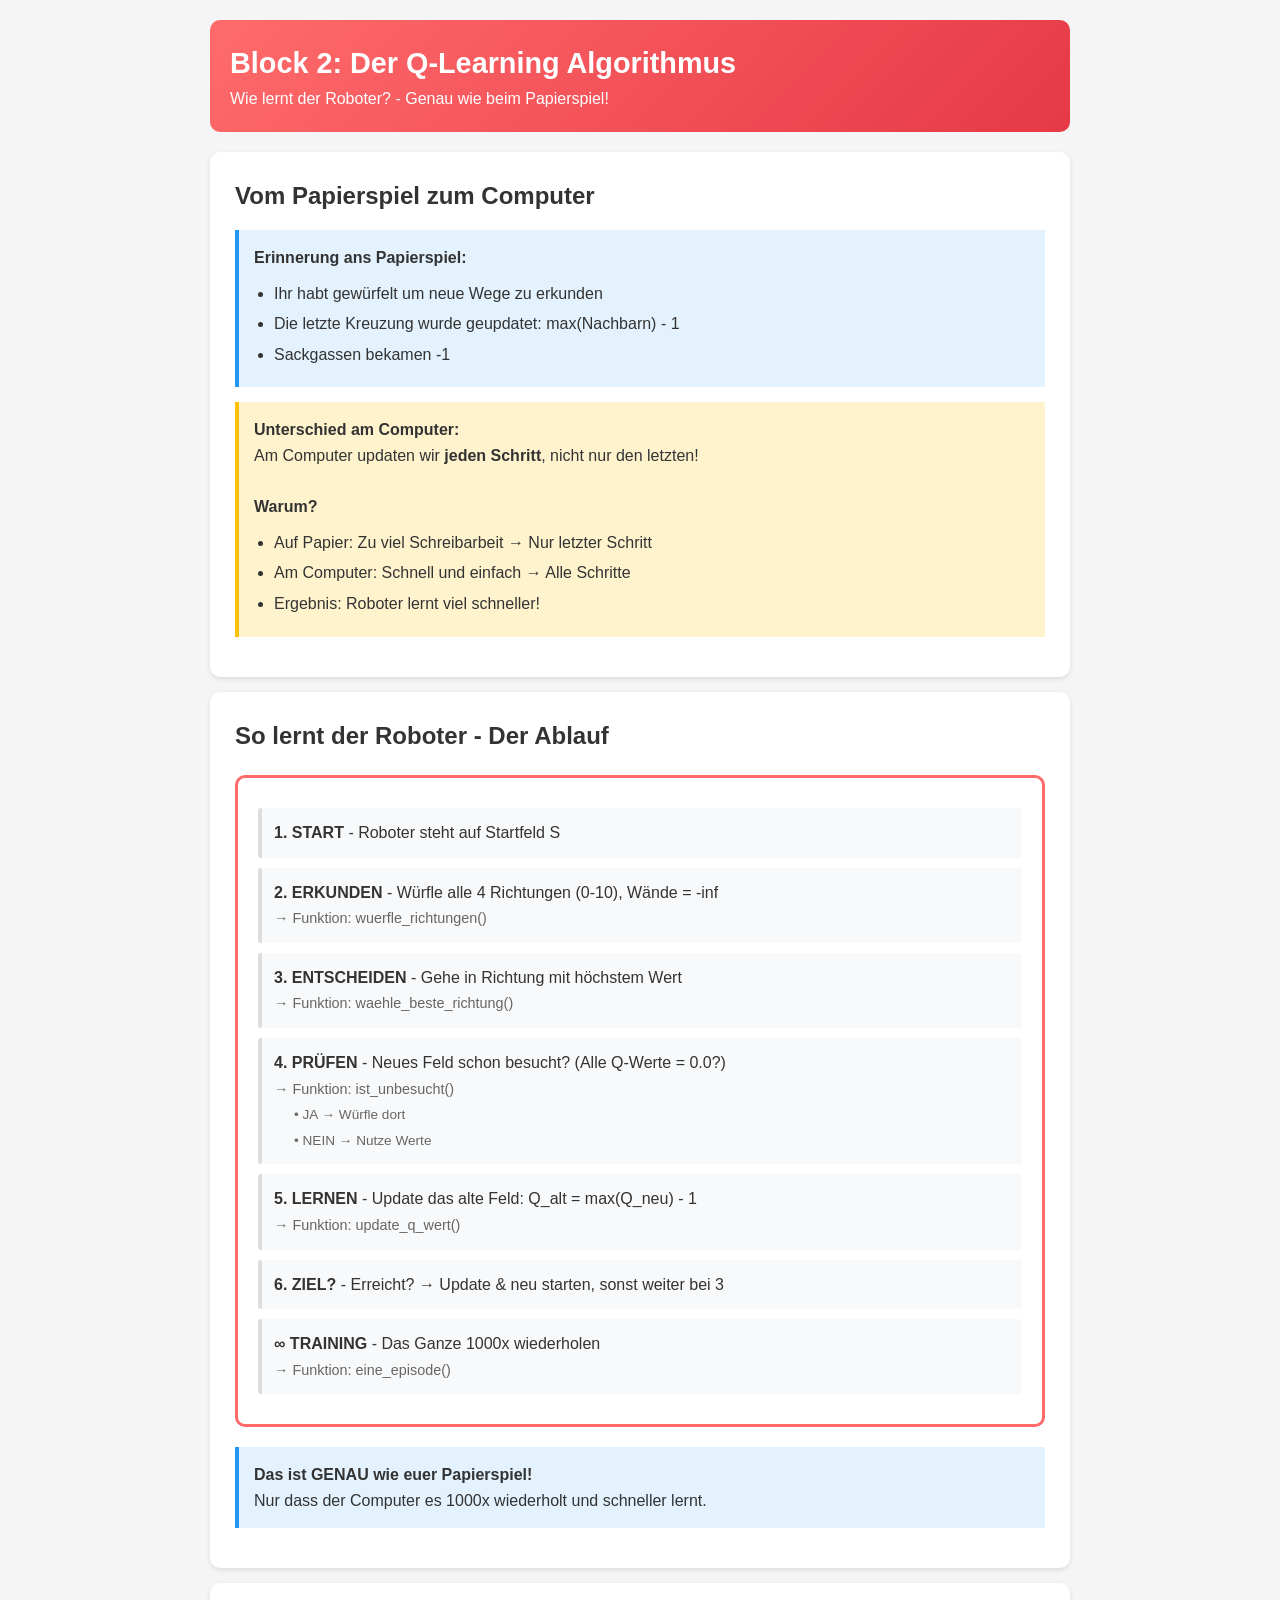
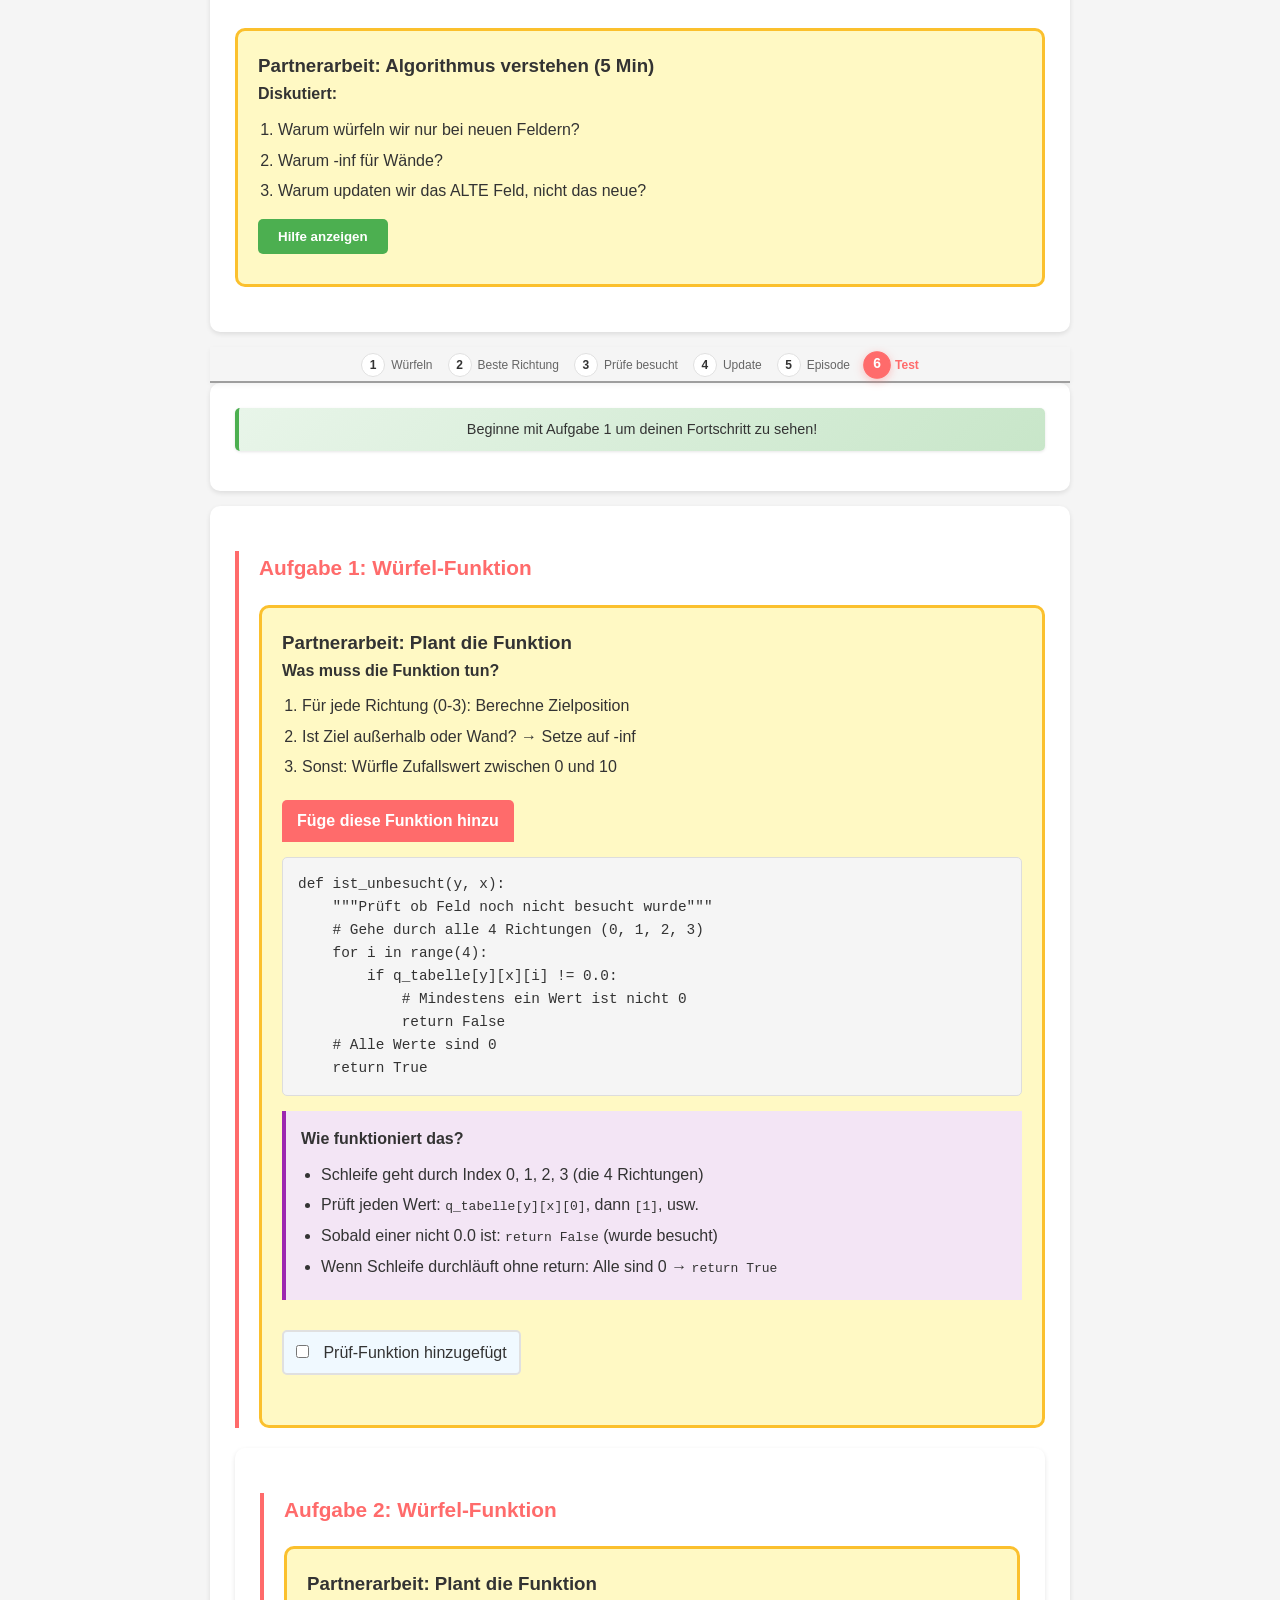
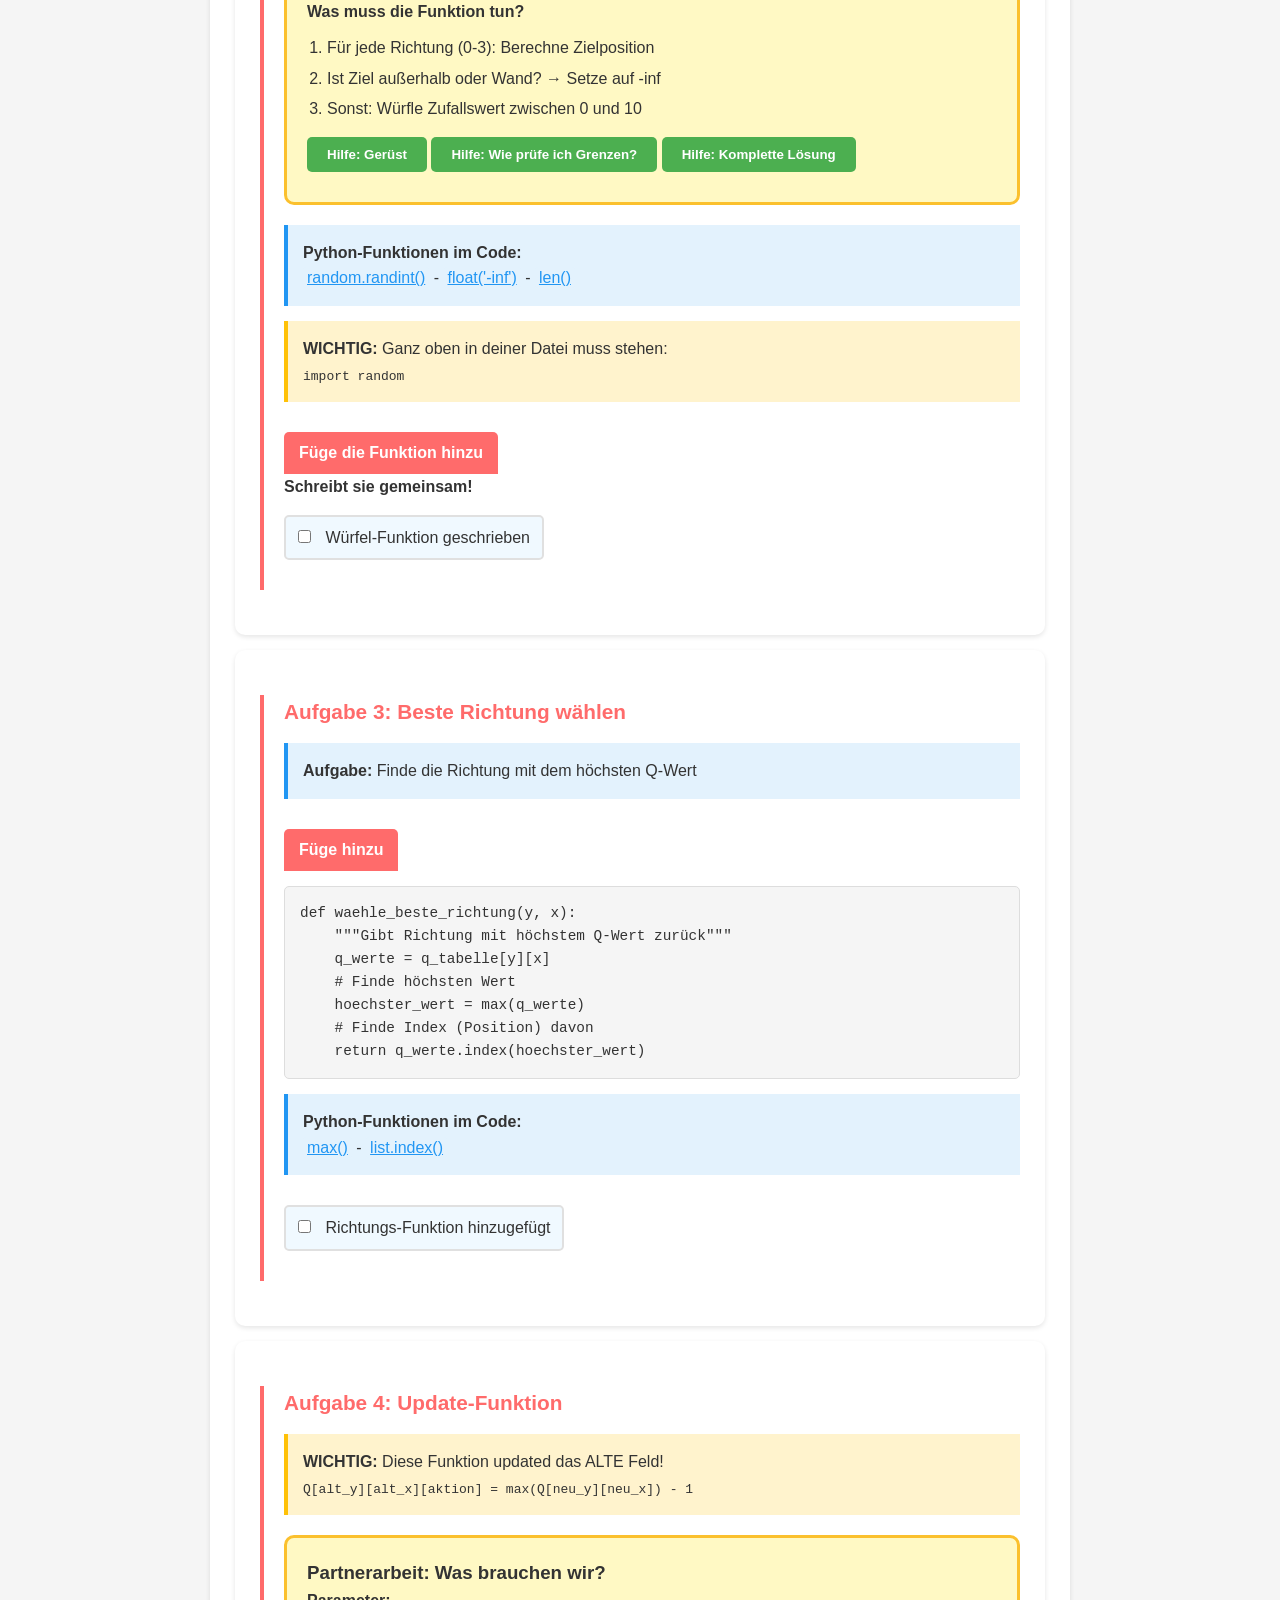
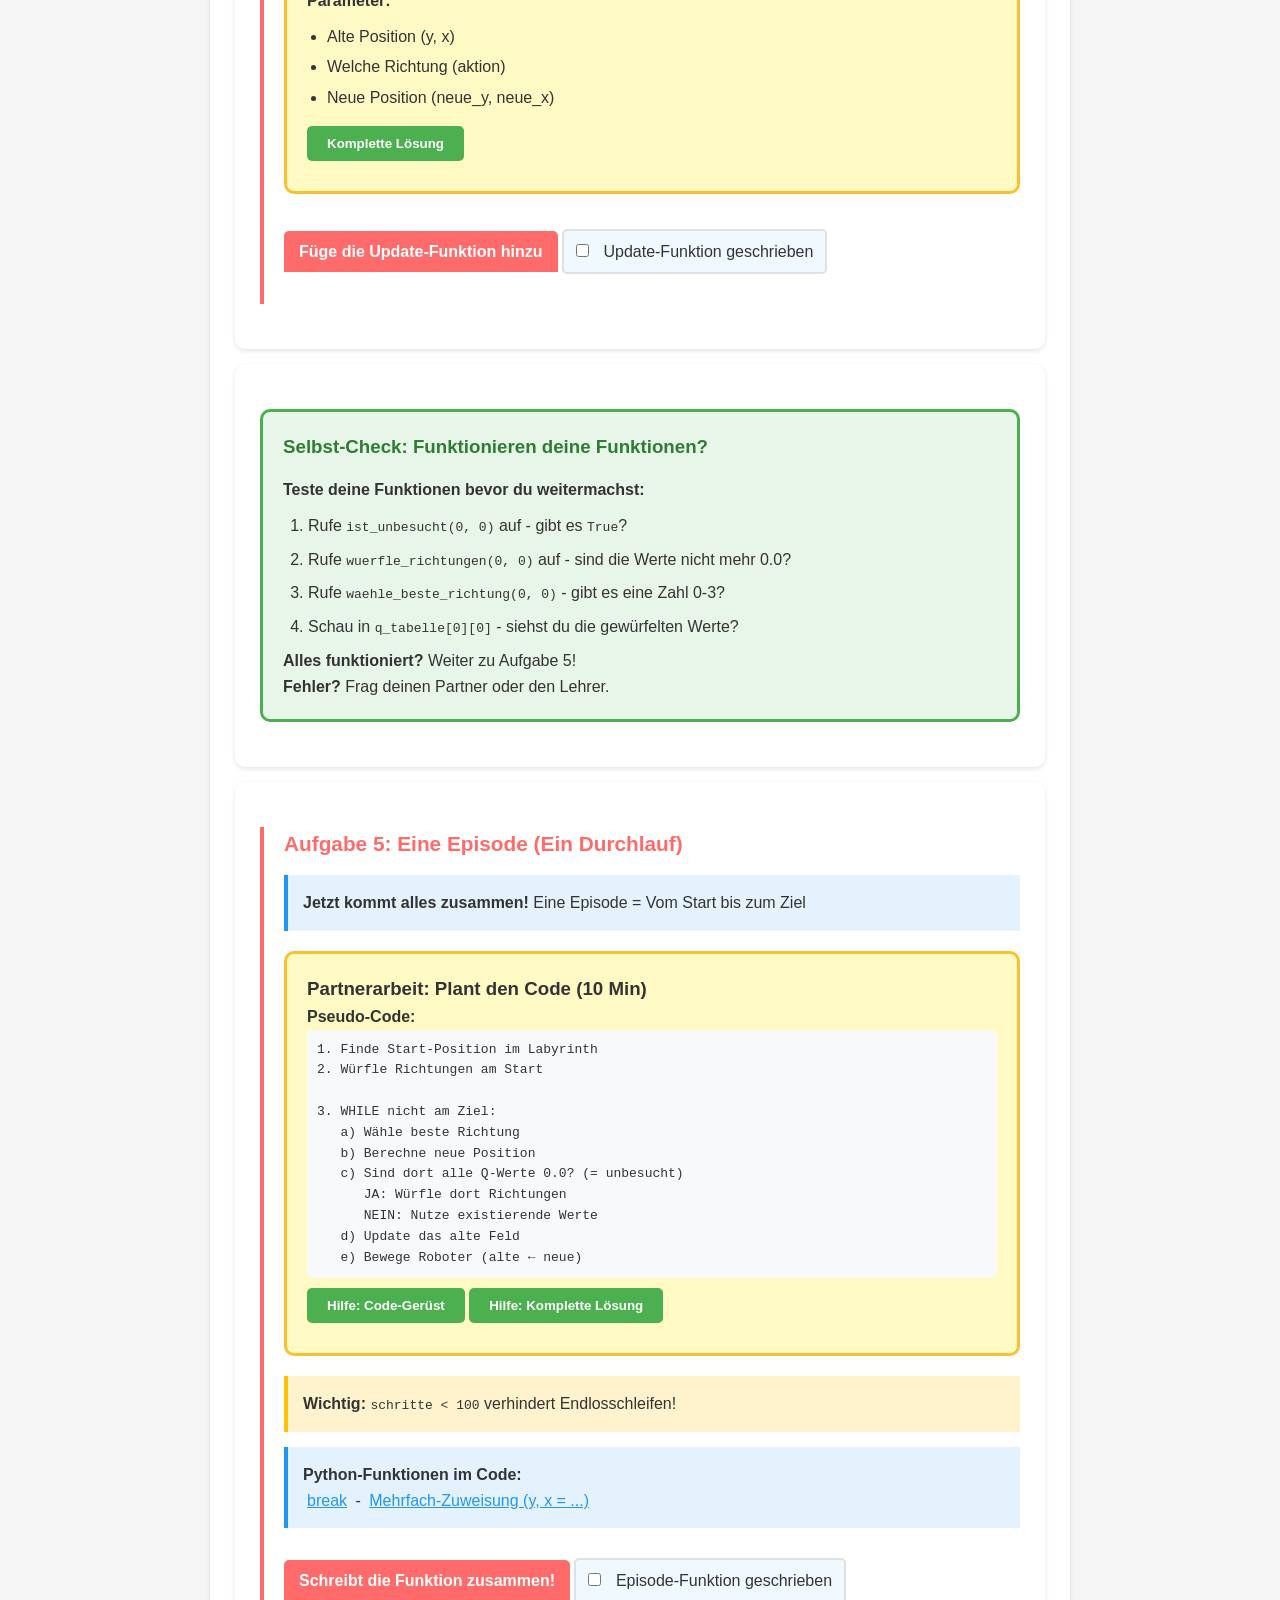
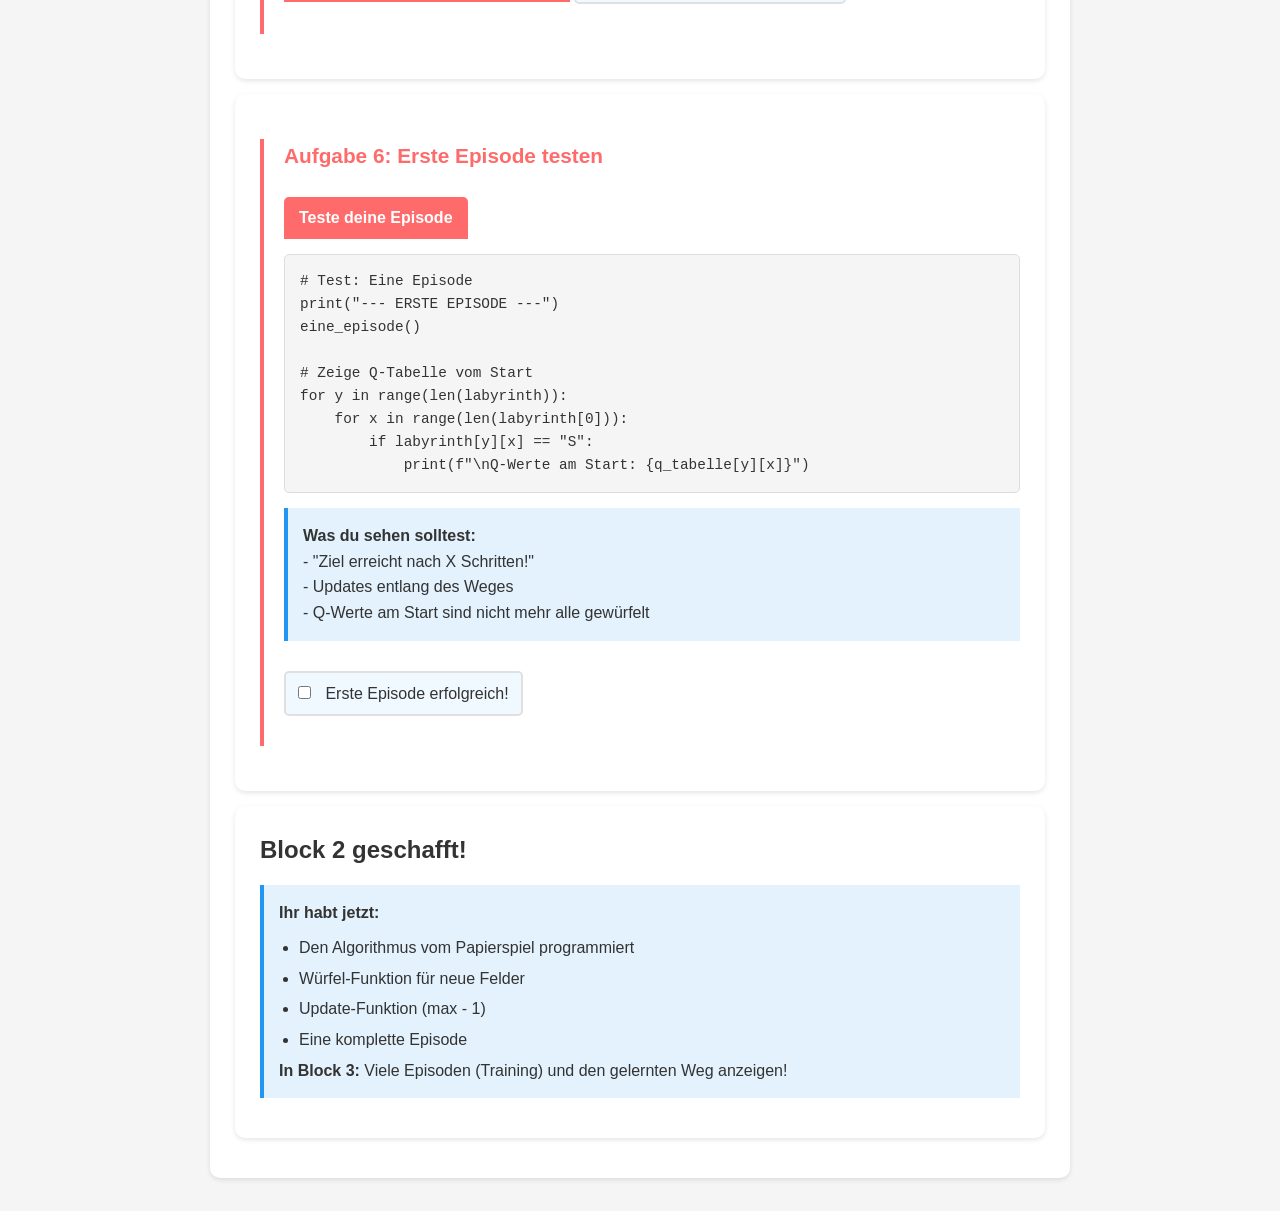
==== lesson/qlearning/block2/level1.html @ 872a629b "first version block 2" ====
<!DOCTYPE html>
<html lang="de">
<head>
    <meta charset="UTF-8">
    <meta name="viewport" content="width=device-width, initial-scale=1.0">
    <title>Block 2 - Q-Learning Algorithmus</title>
    <style>
        * { margin: 0; padding: 0; box-sizing: border-box; }
        body {
            font-family: 'Segoe UI', Tahoma, Geneva, Verdana, sans-serif;
            line-height: 1.6;
            color: #333;
            max-width: 900px;
            margin: 0 auto;
            padding: 20px;
            background: #f5f5f5;
        }
        .header {
            background: linear-gradient(135deg, #FF6B6B 0%, #E63946 100%);
            color: white;
            padding: 20px;
            border-radius: 10px;
            margin-bottom: 20px;
        }
        h1 { font-size: 1.8em; }
        .content { background: white; padding: 25px; border-radius: 10px; margin-bottom: 15px; box-shadow: 0 2px 5px rgba(0,0,0,0.1); }
        .partner-box {
            background: #fff9c4;
            border: 3px solid #FBC02D;
            padding: 20px;
            margin: 20px 0;
            border-radius: 10px;
        }
        .task { border-left: 4px solid #FF6B6B; padding-left: 20px; margin: 20px 0; }
        .task-number { font-size: 1.3em; font-weight: bold; color: #FF6B6B; margin-bottom: 10px; }
        .code-box {
            background: #f5f5f5;
            border: 1px solid #ddd;
            padding: 15px;
            border-radius: 5px;
            font-family: 'Courier New', monospace;
            font-size: 0.9em;
            margin: 15px 0;
            overflow-x: auto;
            white-space: pre;
        }
        .gap {
            background: #ffffcc;
            padding: 2px 10px;
            border: 2px dashed #ff9800;
            font-weight: bold;
        }
        .help-card {
            background: #e8f5e9;
            border: 2px solid #4CAF50;
            padding: 15px;
            margin: 15px 0;
            border-radius: 5px;
            display: none;
        }
        .help-card.visible {
            display: block;
        }
        .help-btn {
            background: #4CAF50;
            color: white;
            border: none;
            padding: 10px 20px;
            border-radius: 5px;
            cursor: pointer;
            font-weight: bold;
            margin: 10px 0;
        }
        .help-btn:hover {
            background: #45a049;
        }
        .think-box { background: #f3e5f5; border-left: 4px solid #9c27b0; padding: 15px; margin: 15px 0; }
        .info-box { background: #e3f2fd; border-left: 4px solid #2196F3; padding: 15px; margin: 15px 0; }
        .warning-box { background: #fff3cd; border-left: 4px solid #ffc107; padding: 15px; margin: 15px 0; }
        .algorithm-box {
            background: #fff;
            border: 3px solid #FF6B6B;
            padding: 20px;
            margin: 20px 0;
            border-radius: 10px;
        }
        .step {
            padding: 12px;
            margin: 10px 0;
            border-left: 4px solid #ddd;
            border-radius: 3px;
            background: #f8f9fa;
        }
        .algorithm-context {
            display: block;
            background: linear-gradient(135deg, #e8f5e9 0%, #c8e6c9 100%);
            border-left: 4px solid #4CAF50;
            padding: 10px 15px;
            margin: 0 auto 15px auto;
            max-width: 900px;
            border-radius: 5px;
            font-size: 0.9em;
            text-align: center;
            box-shadow: 0 1px 3px rgba(0,0,0,0.1);
        }
        .algorithm-context.visible {
            display: block;
        }
        .algorithm-context strong {
            color: #2e7d32;
        }
        
        /* Seitliche Algo-Sidebar */
        .algo-sidebar {
            position: fixed;
            left: 10px;
            top: 50%;
            transform: translateY(-50%);
            width: 80px;
            background: white;
            border: 2px solid #FF6B6B;
            border-radius: 10px;
            padding: 10px 5px;
            box-shadow: 0 2px 10px rgba(0,0,0,0.1);
            z-index: 99;
            display: none;
        }
        .algo-sidebar.visible {
            display: block;
        }
        .algo-sidebar-title {
            font-size: 0.7em;
            font-weight: bold;
            text-align: center;
            color: #666;
            margin-bottom: 10px;
            text-transform: uppercase;
            letter-spacing: 1px;
        }
        .algo-step-mini {
            font-size: 0.7em;
            padding: 6px 4px;
            margin: 4px 0;
            background: #f8f9fa;
            border-left: 3px solid #ddd;
            border-radius: 3px;
            text-align: left;
            transition: all 0.3s;
        }
        .algo-step-mini.active {
            background: #FF6B6B;
            color: white;
            border-left-color: #E63946;
            font-weight: bold;
            transform: scale(1.05);
        }
        .algo-step-mini.completed {
            background: #e8f5e9;
            border-left-color: #4CAF50;
        }
        .algo-step-mini.completed.active {
            background: #4CAF50;
            color: white;
            border-left-color: #2e7d32;
        }
        @media (max-width: 1200px) {
            .algo-sidebar {
                display: none !important; /* Auf schmalen Screens ausblenden */
            }
        }
        .checkpoint {
            background: #4CAF50;
            color: white;
            padding: 15px;
            margin: 20px 0;
            border-radius: 5px;
            text-align: center;
            font-weight: bold;
        }
        .self-check-box {
            background: #e8f5e9;
            border: 3px solid #4CAF50;
            padding: 20px;
            margin: 20px 0;
            border-radius: 10px;
        }
        .self-check-box h3 {
            color: #2e7d32;
            margin-bottom: 15px;
        }
        .self-check-box ol {
            margin-left: 25px;
        }
        .self-check-box li {
            margin: 8px 0;
        }
        .progress-tracker {
            background: rgba(245, 245, 245, 0.95);
            border-bottom: 2px solid #9e9e9e;
            padding: 4px 10px;
            border-radius: 0;
            position: sticky;
            top: 0;
            z-index: 100;
            box-shadow: 0 2px 5px rgba(0,0,0,0.05);
            display: none;
            animation: slideDown 0.3s ease-out;
            text-align: center;
        }
        .progress-tracker.visible {
            display: block;
        }
        @keyframes slideDown {
            from {
                opacity: 0;
                transform: translateY(-10px);
            }
            to {
                opacity: 1;
                transform: translateY(0);
            }
        }
        .progress-tracker h3 {
            display: none; /* Keine Überschrift */
        }
        .progress-steps {
            display: inline-flex;
            justify-content: center;
            gap: 15px;
            margin: 0 auto;
        }
        .progress-step {
            display: flex;
            align-items: center;
            gap: 6px;
            transition: all 0.3s;
            cursor: default;
        }
        .progress-step.completed .step-circle {
            background: #4CAF50;
            border-color: #4CAF50;
            color: white;
        }
        .progress-step.viewing .step-circle {
            background: #FF6B6B;
            border-color: #FF6B6B;
            color: white;
            transform: scale(1.15);
            box-shadow: 0 2px 8px rgba(255,107,107,0.4);
        }
        .progress-step.viewing .step-name {
            color: #FF6B6B;
            font-weight: bold;
        }
        .step-circle {
            width: 24px;
            height: 24px;
            text-align: center;
            background: white;
            border: 1px solid #e0e0e0;
            border-radius: 50%;
            display: flex;
            align-items: center;
            justify-content: center;
            flex-shrink: 0;
        }
        .step-number {
            font-size: 0.75em;
            font-weight: bold;
        }
        .step-name {
            font-size: 0.75em;
            color: #666;
            white-space: nowrap;
        }
        .progress-step.completed .step-name {
            color: #2e7d32;
            font-weight: 500;
        }
        @media (max-width: 1024px) {
            .progress-tracker {
                padding: 3px 8px;
            }
            .progress-steps {
                gap: 10px;
                overflow-x: auto;
                justify-content: flex-start;
                padding: 2px 0;
            }
            .step-circle {
                width: 22px;
                height: 22px;
            }
            .step-number {
                font-size: 0.7em;
            }
            .step-name {
                font-size: 0.7em;
            }
        }
        .checkbox-item { background: #f0f9ff; padding: 8px 12px; margin: 15px 0 30px 0; border-radius: 5px; border: 2px solid #e0e0e0; display: inline-block; }
        .checkbox-item input[type="checkbox"] { margin-right: 10px; }
        .copy-instruction {
            background: #FF6B6B;
            color: white;
            padding: 8px 15px;
            border-radius: 5px 5px 0 0;
            font-weight: bold;
            margin-bottom: 0;
            margin-top: 15px;
            display: inline-block;
        }
        ul, ol { margin-left: 20px; margin-top: 10px; }
        li { margin: 5px 0; }
        
        /* Code-Links für Erklärungen */
        .code-link {
            color: #2196F3;
            text-decoration: underline;
            cursor: pointer;
            background: #e3f2fd;
            padding: 2px 4px;
            border-radius: 3px;
        }
        .code-link:hover {
            background: #bbdefb;
        }
        
        /* Modal für Erklärungen */
        .modal {
            display: none;
            position: fixed;
            z-index: 1000;
            left: 0;
            top: 0;
            width: 100%;
            height: 100%;
            background-color: rgba(0,0,0,0.6);
            overflow: auto;
        }
        .modal-content {
            background-color: white;
            margin: 5% auto;
            padding: 30px;
            border-radius: 10px;
            max-width: 700px;
            width: 90%;
            box-shadow: 0 4px 20px rgba(0,0,0,0.3);
            position: relative;
        }
        .close-modal {
            color: #aaa;
            float: right;
            font-size: 32px;
            font-weight: bold;
            cursor: pointer;
            line-height: 20px;
        }
        .close-modal:hover {
            color: #000;
        }
        
        /* iPad Optimierung */
        @media (max-width: 1024px) {
            body {
                padding: 15px;
            }
            .modal-content {
                margin: 10% auto;
                padding: 20px;
            }
            .code-box {
                font-size: 0.85em;
            }
            .help-btn, .checkbox-item {
                font-size: 16px; /* Verhindert Zoom auf iOS */
            }
        }
    </style>
</head>
<body>
    <div class="header">
        <h1>Block 2: Der Q-Learning Algorithmus</h1>
        <p>Wie lernt der Roboter? - Genau wie beim Papierspiel!</p>
    </div>

    <div class="content">
        <h2>Vom Papierspiel zum Computer</h2>
        
        <div class="info-box">
            <strong>Erinnerung ans Papierspiel:</strong>
            <ul>
                <li>Ihr habt gewürfelt um neue Wege zu erkunden</li>
                <li>Die letzte Kreuzung wurde geupdatet: max(Nachbarn) - 1</li>
                <li>Sackgassen bekamen -1</li>
            </ul>
        </div>
        
        <div class="warning-box">
            <strong>Unterschied am Computer:</strong>
            <br>Am Computer updaten wir <strong>jeden Schritt</strong>, nicht nur den letzten!
            <br><br>
            <strong>Warum?</strong> 
            <ul>
                <li>Auf Papier: Zu viel Schreibarbeit → Nur letzter Schritt</li>
                <li>Am Computer: Schnell und einfach → Alle Schritte</li>
                <li>Ergebnis: Roboter lernt viel schneller!</li>
            </ul>
        </div>
    </div>

    <div class="content">
        <h2>So lernt der Roboter - Der Ablauf</h2>
        
        <div class="algorithm-box">
            <div class="step">
                <strong>1. START</strong> - Roboter steht auf Startfeld S
            </div>
            
            <div class="step">
                <strong>2. ERKUNDEN</strong> - Würfle alle 4 Richtungen (0-10), Wände = -inf<br>
                <span style="color: #666; font-size: 0.9em;">→ Funktion: wuerfle_richtungen()</span>
            </div>
            
            <div class="step">
                <strong>3. ENTSCHEIDEN</strong> - Gehe in Richtung mit höchstem Wert<br>
                <span style="color: #666; font-size: 0.9em;">→ Funktion: waehle_beste_richtung()</span>
            </div>
            
            <div class="step">
                <strong>4. PRÜFEN</strong> - Neues Feld schon besucht? (Alle Q-Werte = 0.0?)<br>
                <span style="color: #666; font-size: 0.9em;">→ Funktion: ist_unbesucht()</span><br>
                <span style="color: #666; font-size: 0.85em; margin-left: 20px;">• JA → Würfle dort</span><br>
                <span style="color: #666; font-size: 0.85em; margin-left: 20px;">• NEIN → Nutze Werte</span>
            </div>
            
            <div class="step">
                <strong>5. LERNEN</strong> - Update das alte Feld: Q_alt = max(Q_neu) - 1<br>
                <span style="color: #666; font-size: 0.9em;">→ Funktion: update_q_wert()</span>
            </div>
            
            <div class="step">
                <strong>6. ZIEL?</strong> - Erreicht? → Update & neu starten, sonst weiter bei 3
            </div>
            
            <div class="step">
                <strong>∞ TRAINING</strong> - Das Ganze 1000x wiederholen<br>
                <span style="color: #666; font-size: 0.9em;">→ Funktion: eine_episode()</span>
            </div>
        </div>
        
        <div class="info-box">
            <strong>Das ist GENAU wie euer Papierspiel!</strong>
            <br>Nur dass der Computer es 1000x wiederholt und schneller lernt.
        </div>
    </div>

    <div class="content">
        <div class="partner-box">
            <h3>Partnerarbeit: Algorithmus verstehen (5 Min)</h3>
            <p><strong>Diskutiert:</strong></p>
            <ol>
                <li>Warum würfeln wir nur bei neuen Feldern?</li>
                <li>Warum -inf für Wände?</li>
                <li>Warum updaten wir das ALTE Feld, nicht das neue?</li>
            </ol>
            
            <button class="help-btn" onclick="toggleHelp('help-algo')">Hilfe anzeigen</button>
            <div class="help-card" id="help-algo">
                <ol>
                    <li><strong>Würfeln bei neuen Feldern:</strong> Wir wissen noch nichts über diese Position, also probieren wir zufällig aus.</li>
                    <li><strong>-inf für Wände:</strong> Damit der Roboter sie NIEMALS wählt, egal was passiert.</li>
                    <li><strong>Update altes Feld:</strong> Wir bewerten die ENTSCHEIDUNG von dort wegzugehen. Die Frage ist: "War es gut, von dort hierher zu gehen?"</li>
                </ol>
            </div>
        </div>
    </div>

    <!-- Progress Tracker (wird nach Aufgabe 1 eingeblendet) -->
    <div class="progress-tracker" id="progressTracker">
        <div class="progress-steps">
            <div class="progress-step" id="step1">
                <div class="step-circle">
                    <div class="step-number">1</div>
                </div>
                <div class="step-name">Würfeln</div>
            </div>
            <div class="progress-step" id="step2">
                <div class="step-circle">
                    <div class="step-number">2</div>
                </div>
                <div class="step-name">Beste Richtung</div>
            </div>
            <div class="progress-step" id="step3">
                <div class="step-circle">
                    <div class="step-number">3</div>
                </div>
                <div class="step-name">Prüfe besucht</div>
            </div>
            <div class="progress-step" id="step4">
                <div class="step-circle">
                    <div class="step-number">4</div>
                </div>
                <div class="step-name">Update</div>
            </div>
            <div class="progress-step" id="step5">
                <div class="step-circle">
                    <div class="step-number">5</div>
                </div>
                <div class="step-name">Episode</div>
            </div>
            <div class="progress-step" id="step6">
                <div class="step-circle">
                    <div class="step-number">6</div>
                </div>
                <div class="step-name">Test</div>
            </div>
        </div>
    </div>

    <!-- Dynamische Kontext-Box (zeigt wo man im Algorithmus ist) -->
    <div class="content">
        <div class="algorithm-context" id="algorithmContext">
            <span id="contextText">📍 Beginne mit Aufgabe 1 um deinen Fortschritt zu sehen!</span>
        </div>
    </div>

    <div class="content">
        <div class="task">
            <div class="task-number">Aufgabe 1: Würfel-Funktion</div>
            
            <div class="partner-box">
                <h3>Partnerarbeit: Plant die Funktion</h3>
                <p><strong>Was muss die Funktion tun?</strong></p>
                <ol>
                    <li>Für jede Richtung (0-3): Berechne Zielposition</li>
                    <li>Ist Ziel außerhalb oder Wand? → Setze auf -inf</li>
                    <li>Sonst: Würfle Zufallswert zwischen 0 und 10</li>
                </ol>
            
            <div class="copy-instruction">Füge diese Funktion hinzu</div>
            <div class="code-box">def ist_unbesucht(y, x):
    """Prüft ob Feld noch nicht besucht wurde"""
    # Gehe durch alle 4 Richtungen (0, 1, 2, 3)
    for i in range(4):
        if q_tabelle[y][x][i] != 0.0:
            # Mindestens ein Wert ist nicht 0
            return False
    # Alle Werte sind 0
    return True</div>
            
            <div class="think-box">
                <strong>Wie funktioniert das?</strong>
                <ul>
                    <li>Schleife geht durch Index 0, 1, 2, 3 (die 4 Richtungen)</li>
                    <li>Prüft jeden Wert: <code>q_tabelle[y][x][0]</code>, dann <code>[1]</code>, usw.</li>
                    <li>Sobald einer nicht 0.0 ist: <code>return False</code> (wurde besucht)</li>
                    <li>Wenn Schleife durchläuft ohne return: Alle sind 0 → <code>return True</code></li>
                </ul>
            </div>
            
            <label class="checkbox-item"><input type="checkbox"> Prüf-Funktion hinzugefügt</label>
        </div>
    </div>

    <div class="content">
        <div class="task">
            <div class="task-number">Aufgabe 2: Würfel-Funktion</div>
            
            <div class="partner-box">
                <h3>Partnerarbeit: Plant die Funktion</h3>
                <p><strong>Was muss die Funktion tun?</strong></p>
                <ol>
                    <li>Für jede Richtung (0-3): Berechne Zielposition</li>
                    <li>Ist Ziel außerhalb oder Wand? → Setze auf -inf</li>
                    <li>Sonst: Würfle Zufallswert zwischen 0 und 10</li>
                </ol>
                
                <button class="help-btn" onclick="toggleHelp('help2')">Hilfe: Gerüst</button>
                <div class="help-card" id="help2">
                    <div class="code-box">import random

def wuerfle_richtungen(y, x):
    """Würfelt Q-Werte für alle 4 Richtungen"""
    for aktion in range(4):
        dy, dx = richtungen[aktion]
        neue_y = y + dy
        neue_x = x + dx
        
        # Prüfe Grenzen und Wand
        if <span class="gap">___BEDINGUNG___</span>:
            q_tabelle[y][x][aktion] = float('-inf')
        else:
            q_tabelle[y][x][aktion] = random.randint(0, 10)</div>
                </div>
                
                <button class="help-btn" onclick="toggleHelp('help2-grenzen')">Hilfe: Wie prüfe ich Grenzen?</button>
                <div class="help-card" id="help2-grenzen">
                    <strong>Schritt für Schritt:</strong>
                    
                    <p><strong>1. Ist neue_y zu klein?</strong> (oben raus)</p>
                    <div class="code-box">if neue_y &lt; 0:</div>
                    
                    <p><strong>2. Ist neue_y zu groß?</strong> (unten raus)</p>
                    <div class="code-box">if neue_y &gt;= len(labyrinth):  # >= weil Index bei 0 startet!
# Beispiel: labyrinth hat 4 Zeilen (Index 0,1,2,3)
# len(labyrinth) = 4
# neue_y = 4 wäre außerhalb!</div>
                    
                    <p><strong>3. Ist neue_x zu klein?</strong> (links raus)</p>
                    <div class="code-box">if neue_x &lt; 0:</div>
                    
                    <p><strong>4. Ist neue_x zu groß?</strong> (rechts raus)</p>
                    <div class="code-box">if neue_x &gt;= len(labyrinth[0]):  # [0] = erste Zeile
# Zähle Spalten in erster Zeile</div>
                    
                    <p><strong>5. Ist dort eine Wand?</strong></p>
                    <div class="code-box">if labyrinth[neue_y][neue_x] == "#":</div>
                    
                    <p><strong>Alles mit OR verbinden:</strong></p>
                    <div class="code-box">if (neue_y &lt; 0 or neue_y &gt;= len(labyrinth) or 
    neue_x &lt; 0 or neue_x &gt;= len(labyrinth[0]) or
    labyrinth[neue_y][neue_x] == "#"):</div>
                </div>
                
                <button class="help-btn" onclick="toggleHelp('help2b')">Hilfe: Komplette Lösung</button>
                <div class="help-card" id="help2b">
                    <div class="code-box">import random

def wuerfle_richtungen(y, x):
    """Würfelt Q-Werte für alle 4 Richtungen"""
    for aktion in range(4):
        dy, dx = richtungen[aktion]
        neue_y = y + dy
        neue_x = x + dx
        
        # Außerhalb oder Wand?
        if (neue_y &lt; 0 or neue_y &gt;= len(labyrinth) or 
            neue_x &lt; 0 or neue_x &gt;= len(labyrinth[0]) or
            labyrinth[neue_y][neue_x] == "#"):
            q_tabelle[y][x][aktion] = float('-inf')
        else:
            # Zufallszahl zwischen 0 und 10
            q_tabelle[y][x][aktion] = random.randint(0, 10)</div>
                </div>
            </div>
            
            <div class="info-box">
                <strong>Python-Funktionen im Code:</strong><br>
                <span class="code-link" onclick="showModal('modal-random')">random.randint()</span> - 
                <span class="code-link" onclick="showModal('modal-inf')">float('-inf')</span> - 
                <span class="code-link" onclick="showModal('modal-len')">len()</span>
            </div>
            
            <div class="warning-box">
                <strong>WICHTIG:</strong> Ganz oben in deiner Datei muss stehen:<br>
                <code>import random</code>
            </div>
            
            <div class="copy-instruction">Füge die Funktion hinzu</div>
            <p><strong>Schreibt sie gemeinsam!</strong></p>
            
            <label class="checkbox-item"><input type="checkbox"> Würfel-Funktion geschrieben</label>
        </div>
    </div>

    <div class="content">
        <div class="task">
            <div class="task-number">Aufgabe 3: Beste Richtung wählen</div>
            
            <div class="info-box">
                <strong>Aufgabe:</strong> Finde die Richtung mit dem höchsten Q-Wert
            </div>
            
            <div class="copy-instruction">Füge hinzu</div>
            <div class="code-box">def waehle_beste_richtung(y, x):
    """Gibt Richtung mit höchstem Q-Wert zurück"""
    q_werte = q_tabelle[y][x]
    # Finde höchsten Wert
    hoechster_wert = max(q_werte)
    # Finde Index (Position) davon
    return q_werte.index(hoechster_wert)</div>
            
            <div class="info-box">
                <strong>Python-Funktionen im Code:</strong><br>
                <span class="code-link" onclick="showModal('modal-max')">max()</span> - 
                <span class="code-link" onclick="showModal('modal-index')">list.index()</span>
            </div>
            
            <label class="checkbox-item"><input type="checkbox"> Richtungs-Funktion hinzugefügt</label>
        </div>
    </div>

    <div class="content">
        <div class="task">
            <div class="task-number">Aufgabe 4: Update-Funktion</div>
            
            <div class="warning-box">
                <strong>WICHTIG:</strong> Diese Funktion updated das ALTE Feld!<br>
                <code>Q[alt_y][alt_x][aktion] = max(Q[neu_y][neu_x]) - 1</code>
            </div>
            
            <div class="partner-box">
                <h3>Partnerarbeit: Was brauchen wir?</h3>
                <p><strong>Parameter:</strong></p>
                <ul>
                    <li>Alte Position (y, x)</li>
                    <li>Welche Richtung (aktion)</li>
                    <li>Neue Position (neue_y, neue_x)</li>
                </ul>
                
                <button class="help-btn" onclick="toggleHelp('help4')">Komplette Lösung</button>
                <div class="help-card" id="help4">
                    <div class="code-box">def update_q_wert(y, x, aktion, neue_y, neue_x):
    """Updated Q-Wert des ALTEN Feldes"""
    # Finde Maximum der neuen Position
    max_q_neu = max(q_tabelle[neue_y][neue_x])
    
    # Update: max(neu) - 1 (wie beim Papierspiel!)
    q_tabelle[y][x][aktion] = max_q_neu - 1
    
    print(f"Update: ({y},{x}) → ({neue_y},{neue_x}): {max_q_neu - 1:.1f}")</div>
                </div>
            </div>
            
            <div class="copy-instruction">Füge die Update-Funktion hinzu</div>
            
            <label class="checkbox-item"><input type="checkbox"> Update-Funktion geschrieben</label>
        </div>
    </div>

    <div class="content">
        <div class="self-check-box">
            <h3>Selbst-Check: Funktionieren deine Funktionen?</h3>
            <p><strong>Teste deine Funktionen bevor du weitermachst:</strong></p>
            <ol>
                <li>Rufe <code>ist_unbesucht(0, 0)</code> auf - gibt es <code>True</code>?</li>
                <li>Rufe <code>wuerfle_richtungen(0, 0)</code> auf - sind die Werte nicht mehr 0.0?</li>
                <li>Rufe <code>waehle_beste_richtung(0, 0)</code> - gibt es eine Zahl 0-3?</li>
                <li>Schau in <code>q_tabelle[0][0]</code> - siehst du die gewürfelten Werte?</li>
            </ol>
            <p><strong>Alles funktioniert?</strong> Weiter zu Aufgabe 5!</p>
            <p><strong>Fehler?</strong> Frag deinen Partner oder den Lehrer.</p>
        </div>
    </div>

    <div class="content">
        <div class="task">
            <div class="task-number">Aufgabe 5: Eine Episode (Ein Durchlauf)</div>
            
            <div class="info-box">
                <strong>Jetzt kommt alles zusammen!</strong> Eine Episode = Vom Start bis zum Ziel
            </div>
            
            <div class="partner-box">
                <h3>Partnerarbeit: Plant den Code (10 Min)</h3>
                <p><strong>Pseudo-Code:</strong></p>
                <pre style="background: #f8f9fa; padding: 10px; border-radius: 5px;">
1. Finde Start-Position im Labyrinth
2. Würfle Richtungen am Start

3. WHILE nicht am Ziel:
   a) Wähle beste Richtung
   b) Berechne neue Position
   c) Sind dort alle Q-Werte 0.0? (= unbesucht)
      JA: Würfle dort Richtungen
      NEIN: Nutze existierende Werte
   d) Update das alte Feld
   e) Bewege Roboter (alte ← neue)</pre>
                
                <button class="help-btn" onclick="toggleHelp('help5')">Hilfe: Code-Gerüst</button>
                <div class="help-card" id="help5">
                    <div class="code-box">def eine_episode():
    """Ein Durchlauf vom Start zum Ziel"""
    # Finde Start
    for y in range(len(labyrinth)):
        for x in range(len(labyrinth[0])):
            if labyrinth[y][x] == "S":
                start_y, start_x = y, x
                break
    
    # Würfle am Start
    wuerfle_richtungen(start_y, start_x)
    
    # Aktuelle Position
    y, x = start_y, start_x
    schritte = 0
    
    while labyrinth[y][x] != "Z" and schritte &lt; 100:
        # Beste Richtung wählen
        aktion = <span class="gap">___?___</span>
        
        # Neue Position berechnen
        dy, dx = richtungen[aktion]
        neue_y = y + dy
        neue_x = x + dx
        
        # Noch nicht besucht? (Alle Q-Werte = 0.0?)
        if <span class="gap">___?___</span>:
            wuerfle_richtungen(neue_y, neue_x)
        
        # Update altes Feld
        update_q_wert(y, x, aktion, neue_y, neue_x)
        
        # Bewege Roboter
        y, x = neue_y, neue_x
        schritte += 1</div>
                </div>
                
                <button class="help-btn" onclick="toggleHelp('help5b')">Hilfe: Komplette Lösung</button>
                <div class="help-card" id="help5b">
                    <div class="code-box">def eine_episode():
    """Ein Durchlauf vom Start zum Ziel"""
    # Finde Start
    for y in range(len(labyrinth)):
        for x in range(len(labyrinth[0])):
            if labyrinth[y][x] == "S":
                start_y, start_x = y, x
                break
    
    # Würfle am Start
    wuerfle_richtungen(start_y, start_x)
    
    # Aktuelle Position
    y, x = start_y, start_x
    schritte = 0
    
    while labyrinth[y][x] != "Z" and schritte &lt; 100:
        # Beste Richtung wählen
        aktion = waehle_beste_richtung(y, x)
        
        # Neue Position berechnen
        dy, dx = richtungen[aktion]
        neue_y = y + dy
        neue_x = x + dx
        
        # Noch nicht besucht? (Alle Q-Werte = 0.0?)
        if ist_unbesucht(neue_y, neue_x):
            wuerfle_richtungen(neue_y, neue_x)
        
        # Update altes Feld
        update_q_wert(y, x, aktion, neue_y, neue_x)
        
        # Bewege Roboter
        y, x = neue_y, neue_x
        schritte += 1
    
    print(f"Ziel erreicht nach {schritte} Schritten!")</div>
                </div>
            </div>
            
            <div class="warning-box">
                <strong>Wichtig:</strong> <code>schritte &lt; 100</code> verhindert Endlosschleifen!
            </div>
            
            <div class="info-box">
                <strong>Python-Funktionen im Code:</strong><br>
                <span class="code-link" onclick="showModal('modal-break')">break</span> - 
                <span class="code-link" onclick="showModal('modal-tuple')">Mehrfach-Zuweisung (y, x = ...)</span>
            </div>
            
            <div class="copy-instruction">Schreibt die Funktion zusammen!</div>
            
            <label class="checkbox-item"><input type="checkbox"> Episode-Funktion geschrieben</label>
        </div>
    </div>

    <div class="content">
        <div class="task">
            <div class="task-number">Aufgabe 6: Erste Episode testen</div>
            
            <div class="copy-instruction">Teste deine Episode</div>
            <div class="code-box"># Test: Eine Episode
print("--- ERSTE EPISODE ---")
eine_episode()

# Zeige Q-Tabelle vom Start
for y in range(len(labyrinth)):
    for x in range(len(labyrinth[0])):
        if labyrinth[y][x] == "S":
            print(f"\nQ-Werte am Start: {q_tabelle[y][x]}")</div>
            
            <div class="info-box">
                <strong>Was du sehen solltest:</strong><br>
                - "Ziel erreicht nach X Schritten!"<br>
                - Updates entlang des Weges<br>
                - Q-Werte am Start sind nicht mehr alle gewürfelt
            </div>
            
            <label class="checkbox-item"><input type="checkbox"> Erste Episode erfolgreich!</label>
        </div>
    </div>

    <div class="content">
        <h2>Block 2 geschafft!</h2>
        <div class="info-box">
            <strong>Ihr habt jetzt:</strong>
            <ul>
                <li>Den Algorithmus vom Papierspiel programmiert</li>
                <li>Würfel-Funktion für neue Felder</li>
                <li>Update-Funktion (max - 1)</li>
                <li>Eine komplette Episode</li>
            </ul>
            <strong>In Block 3:</strong> Viele Episoden (Training) und den gelernten Weg anzeigen!
        </div>
    </div>

    <!-- Modals für Python-Erklärungen -->
    
    <div id="modal-random" class="modal">
        <div class="modal-content">
            <span class="close-modal" onclick="closeModal('modal-random')">&times;</span>
            <h2>random.randint()</h2>
            
            <p><strong>Import:</strong> <code>import random</code> am Anfang der Datei</p>
            
            <p><strong>Was macht randint()?</strong></p>
            <p><code>random.randint(0, 10)</code> gibt eine <strong>zufällige ganze Zahl</strong> zwischen 0 und 10 zurück.</p>
            
            <p><strong>Beispiele:</strong></p>
            <ul>
                <li><code>5</code></li>
                <li><code>0</code></li>
                <li><code>10</code></li>
                <li><code>7</code></li>
            </ul>
            
            <p><strong>Wichtig:</strong> Beide Grenzen sind <strong>inklusive</strong>!</p>
            <div class="code-box">random.randint(0, 10)
# Gibt zurück: 0, 1, 2, 3, 4, 5, 6, 7, 8, 9, 10
# Insgesamt 11 mögliche Zahlen!</div>
            
            <p><strong>Warum 0 bis 10?</strong> Anfangs weiß der Roboter nichts, also geben wir ihm zufällige Startwerte zum Ausprobieren.</p>
            
            <p style="margin-top: 20px; padding-top: 15px; border-top: 1px solid #ddd;">
                <strong>Mehr Infos:</strong> 
                <a href="https://docs.python.org/3/library/random.html#random.randint" target="_blank" style="color: #2196F3;">Python Dokumentation zu random.randint()</a>
            </p>
        </div>
    </div>
    
    <div id="modal-inf" class="modal">
        <div class="modal-content">
            <span class="close-modal" onclick="closeModal('modal-inf')">&times;</span>
            <h2>float('-inf')</h2>
            
            <p><strong>-inf</strong> = Minus Unendlich (Infinity)</p>
            
            <p><strong>Was bedeutet das?</strong></p>
            <p>Eine Zahl, die <strong>kleiner als ALLE anderen Zahlen</strong> ist!</p>
            
            <p><strong>Vergleiche:</strong></p>
            <div class="code-box">float('-inf') &lt; -9999999  # True
float('-inf') &lt; -1000000  # True
float('-inf') &lt; 0         # True
max([5, 10, float('-inf'), 3])  # 10 (nicht -inf!)</div>
            
            <p><strong>Warum nutzen wir das?</strong></p>
            <p>Wände sollen <strong>NIEMALS</strong> gewählt werden, egal wie schlecht andere Optionen sind!</p>
            
            <p><strong>Beispiel:</strong></p>
            <div class="code-box">q_werte = [-5, -10, float('-inf'), -8]
max(q_werte)  # -5 (nicht -inf!)
# Der Roboter wählt -5, obwohl auch das schlecht ist
# Aber niemals -inf (die Wand)</div>
        </div>
    </div>
    
    <div id="modal-len" class="modal">
        <div class="modal-content">
            <span class="close-modal" onclick="closeModal('modal-len')">&times;</span>
            <h2>len()</h2>
            
            <p><strong>Was macht len()?</strong></p>
            <p><code>len(liste)</code> gibt die <strong>Anzahl der Elemente</strong> zurück.</p>
            
            <p><strong>Beispiele:</strong></p>
            <div class="code-box">len([1, 2, 3, 4])      # 4
len("Hallo")          # 5
len([[1,2], [3,4]])   # 2 (zwei Listen)</div>
            
            <p><strong>Beim Labyrinth:</strong></p>
            <div class="code-box">labyrinth = [
    ["S", ".", "."],
    ["#", ".", "."],
    [".", ".", "Z"]
]

len(labyrinth)     # 3 (drei Zeilen)
len(labyrinth[0])  # 3 (drei Spalten in erster Zeile)</div>
            
            <p><strong>Warum [0]?</strong> Wir nehmen die erste Zeile um zu zählen wie viele Spalten es gibt.</p>
            
            <p style="margin-top: 20px; padding-top: 15px; border-top: 1px solid #ddd;">
                <strong>Mehr Infos:</strong> 
                <a href="https://docs.python.org/3/library/functions.html#len" target="_blank" style="color: #2196F3;">Python Dokumentation zu len()</a>
            </p>
        </div>
    </div>
    
    <div id="modal-max" class="modal">
        <div class="modal-content">
            <span class="close-modal" onclick="closeModal('modal-max')">&times;</span>
            <h2>max()</h2>
            
            <p><strong>Was macht max()?</strong></p>
            <p><code>max(liste)</code> gibt den <strong>größten Wert</strong> zurück.</p>
            
            <p><strong>Beispiele:</strong></p>
            <div class="code-box">max([5, 10, 3, 8])     # 10
max([0.5, 0.2, 0.9])  # 0.9
max([-5, -2, -10])    # -2 (am wenigsten negativ)</div>
            
            <p><strong>Beim Q-Learning:</strong></p>
            <div class="code-box">q_werte = [3.5, 7.2, 2.1, 8.9]
max(q_werte)  # 8.9 (beste Richtung hat Wert 8.9)</div>
            
            <p style="margin-top: 20px; padding-top: 15px; border-top: 1px solid #ddd;">
                <strong>Mehr Infos:</strong> 
                <a href="https://docs.python.org/3/library/functions.html#max" target="_blank" style="color: #2196F3;">Python Dokumentation zu max()</a>
            </p>
        </div>
    </div>
    
    <div id="modal-index" class="modal">
        <div class="modal-content">
            <span class="close-modal" onclick="closeModal('modal-index')">&times;</span>
            <h2>list.index()</h2>
            
            <p><strong>Was macht .index()?</strong></p>
            <p><code>liste.index(wert)</code> gibt die <strong>Position</strong> des Werts zurück.</p>
            
            <p><strong>Beispiele:</strong></p>
            <div class="code-box">zahlen = [5, 10, 3, 8]
zahlen.index(10)  # 1 (10 steht an Position 1)
zahlen.index(3)   # 2 (3 steht an Position 2)
zahlen.index(5)   # 0 (5 steht an Position 0)</div>
            
            <p><strong>Beim Q-Learning:</strong></p>
            <div class="code-box">q_werte = [3.5, 7.2, 2.1, 8.9]
hoechster = max(q_werte)      # 8.9
position = q_werte.index(8.9)  # 3
# Position 3 = Richtung 3 = Rechts!</div>
            
            <p><strong>Wichtig:</strong> Positionen (Indizes) starten bei 0!</p>
            
            <p style="margin-top: 20px; padding-top: 15px; border-top: 1px solid #ddd;">
                <strong>Mehr Infos:</strong> 
                <a href="https://docs.python.org/3/tutorial/datastructures.html#more-on-lists" target="_blank" style="color: #2196F3;">Python Dokumentation zu Listen-Methoden</a>
            </p>
        </div>
    </div>
    
    <div id="modal-break" class="modal">
        <div class="modal-content">
            <span class="close-modal" onclick="closeModal('modal-break')">&times;</span>
            <h2>break</h2>
            
            <p><strong>Was macht break?</strong></p>
            <p><code>break</code> beendet die Schleife <strong>sofort</strong>.</p>
            
            <p><strong>Beispiel:</strong></p>
            <div class="code-box">for i in range(10):
    if i == 5:
        break
    print(i)
# Ausgabe: 0, 1, 2, 3, 4
# Bei 5 wird die Schleife abgebrochen</div>
            
            <p><strong>Beim Start-Suchen:</strong></p>
            <div class="code-box">for y in range(len(labyrinth)):
    for x in range(len(labyrinth[0])):
        if labyrinth[y][x] == "S":
            start_y, start_x = y, x
            break  # Start gefunden, Schleife beenden</div>
            
            <p><strong>Ohne break:</strong> Schleife läuft weiter, auch wenn Start schon gefunden</p>
            <p><strong>Mit break:</strong> Effizienter, stoppt sofort</p>
            
            <p style="margin-top: 20px; padding-top: 15px; border-top: 1px solid #ddd;">
                <strong>Mehr Infos:</strong> 
                <a href="https://docs.python.org/3/tutorial/controlflow.html#break-and-continue-statements-and-else-clauses-on-loops" target="_blank" style="color: #2196F3;">Python Dokumentation zu break</a>
            </p>
        </div>
    </div>
    
    <div id="modal-tuple" class="modal">
        <div class="modal-content">
            <span class="close-modal" onclick="closeModal('modal-tuple')">&times;</span>
            <h2>Mehrfach-Zuweisung</h2>
            
            <p><strong>Was ist das?</strong></p>
            <p>Man kann mehrere Variablen auf einmal zuweisen:</p>
            
            <p><strong>Beispiele:</strong></p>
            <div class="code-box">a, b = 5, 10
# a ist jetzt 5
# b ist jetzt 10

x, y = y, x  # Tauscht x und y!

dy, dx = richtungen[3]
# dy bekommt erstes Element
# dx bekommt zweites Element</div>
            
            <p><strong>Beim Roboter:</strong></p>
            <div class="code-box">richtungen[3] = (0, 1)  # Rechts

dy, dx = richtungen[3]
# dy = 0
# dx = 1

y, x = neue_y, neue_x
# Bewegt Roboter zur neuen Position</div>
            
            <p><strong>Das nennt man:</strong> Tuple Unpacking (Tupel entpacken)</p>
            
            <p style="margin-top: 20px; padding-top: 15px; border-top: 1px solid #ddd;">
                <strong>Mehr Infos:</strong> 
                <a href="https://docs.python.org/3/tutorial/datastructures.html#tuples-and-sequences" target="_blank" style="color: #2196F3;">Python Dokumentation zu Tupeln</a>
            </p>
        </div>
    </div>

    <script>
        function toggleHelp(id) {
            const helpCard = document.getElementById(id);
            helpCard.classList.toggle('visible');
        }
        
        function showModal(modalId) {
            document.getElementById(modalId).style.display = 'block';
        }
        
        function closeModal(modalId) {
            document.getElementById(modalId).style.display = 'none';
        }
        
        // Schließe Modal bei Klick außerhalb
        window.onclick = function(event) {
            if (event.target.classList.contains('modal')) {
                event.target.style.display = 'none';
            }
        }
        
        // Fortschritts-Tracker automatisch updaten
        document.addEventListener('DOMContentLoaded', function() {
            const checkboxes = document.querySelectorAll('.checkbox-item input[type="checkbox"]');
            const tracker = document.getElementById('progressTracker');
            const contextBox = document.getElementById('algorithmContext');
            const contextText = document.getElementById('contextText');
            
            // Kontext-Texte für jede Aufgabe (NEUE REIHENFOLGE!)
            const contexts = {
                1: '<strong>ERKUNDEN:</strong> Diese Funktion gibt dem Roboter erste zufällige Ideen für neue Felder',
                2: '<strong>ENTSCHEIDEN:</strong> Diese Funktion wählt die beste Richtung (höchster Q-Wert)',
                3: '<strong>PRÜFEN:</strong> Diese Funktion checkt ob ein Feld schon besucht wurde (alle Q-Werte = 0.0?)',
                4: '<strong>LERNEN:</strong> Diese Funktion updated das alte Feld mit dem neuen Wissen (max - 1)',
                5: '<strong>EINE EPISODE:</strong> Jetzt kommt alles zusammen - ein kompletter Durchlauf vom Start zum Ziel!',
                6: '<strong>TESTEN:</strong> Schau ob der Roboter den Weg findet und die Q-Werte sich ändern'
            };
            
            // Mapping: Aufgabe → Algo-Schritte (NEUE REIHENFOLGE!)
            const taskToAlgo = {
                1: [2],         // wuerfle → Erkunden (Schritt 2)
                2: [3],         // waehle_beste → Entscheiden (Schritt 3)
                3: [4],         // ist_unbesucht → Prüfen (Schritt 4)
                4: [5],         // update → Lernen (Schritt 5)
                5: [7],         // episode → Training (Schritt ∞)
                6: [7]          // Test → Training (Schritt ∞)
            };
            
            function updateAlgoSidebar() {
                // Finde höchste gecheckte Aufgabe
                let highestChecked = 0;
                checkboxes.forEach((cb, index) => {
                    if (cb.checked && (index + 1) > highestChecked) {
                        highestChecked = index + 1;
                    }
                });
                
                // Reset alle Algo-Steps
                for (let i = 1; i <= 7; i++) {
                    const algoStep = document.getElementById('algo' + i);
                    if (algoStep) {
                        algoStep.classList.remove('active');
                        algoStep.classList.remove('completed');
                    }
                }
                
                // Markiere erledigte Schritte
                for (let task = 1; task <= highestChecked; task++) {
                    const algoSteps = taskToAlgo[task] || [];
                    algoSteps.forEach(algoNum => {
                        const algoStep = document.getElementById('algo' + algoNum);
                        if (algoStep) {
                            algoStep.classList.add('completed');
                        }
                    });
                }
                
                // Markiere aktuellen Schritt
                if (highestChecked < 6) {
                    const nextTask = highestChecked + 1;
                    const nextAlgoSteps = taskToAlgo[nextTask] || [];
                    nextAlgoSteps.forEach(algoNum => {
                        const algoStep = document.getElementById('algo' + algoNum);
                        if (algoStep) {
                            algoStep.classList.add('active');
                        }
                    });
                }
                
                // Zeige Sidebar wenn mindestens 1 Checkbox
                if (highestChecked > 0 && algoSidebar) {
                    algoSidebar.classList.add('visible');
                }
            }
            
            function updateContext() {
                // Finde die höchste gecheckte Aufgabe
                let highestChecked = 0;
                checkboxes.forEach((cb, index) => {
                    if (cb.checked && (index + 1) > highestChecked) {
                        highestChecked = index + 1;
                    }
                });
                
                // Zeige Kontext für nächste Aufgabe
                if (highestChecked > 0 && highestChecked < 6) {
                    const nextTask = highestChecked + 1;
                    contextText.innerHTML = contexts[nextTask];
                    contextBox.style.display = 'block';
                } else if (highestChecked === 6) {
                    contextText.innerHTML = '🎉 <strong>FERTIG!</strong> Du hast alle Funktionen programmiert!';
                    contextBox.style.display = 'block';
                } else {
                    // Keine Checkbox gecheckt - zeige Starttext
                    contextText.innerHTML = 'Beginne mit Aufgabe 1 um deinen Fortschritt zu sehen!';
                }
            }
            
            checkboxes.forEach((checkbox, index) => {
                // Lade gespeicherten Zustand
                const saved = localStorage.getItem('block2_checkbox_' + index);
                if (saved === 'true') {
                    checkbox.checked = true;
                    updateProgress(index + 1, true);
                    // Progress-Tracker wird nur durch Scrollen angezeigt
                }
                
                // Bei Änderung
                checkbox.addEventListener('change', function() {
                    localStorage.setItem('block2_checkbox_' + index, this.checked);
                    updateProgress(index + 1, this.checked);
                    updateContext();
                    updateAlgoSidebar();
                    // Progress-Tracker wird nur noch durch Scrollen angezeigt
                });
            });
            
            // Initial Context & Sidebar setzen
            updateContext();
            updateAlgoSidebar();
            
            // Scroll-Detection: Zeige welche Aufgabe gerade sichtbar ist
            function updateSidebarOnScroll() {
                let currentTask = null;
                const scrollPos = window.scrollY + window.innerHeight / 3;
                
                // Finde alle Aufgaben
                const taskElements = document.querySelectorAll('.task-number');
                
                taskElements.forEach(taskEl => {
                    const rect = taskEl.getBoundingClientRect();
                    if (rect.top >= 0 && rect.top <= window.innerHeight / 2) {
                        // Extrahiere Aufgabennummer aus Text "Aufgabe X: ..."
                        const match = taskEl.textContent.match(/Aufgabe (\d+):/);
                        if (match) {
                            currentTask = parseInt(match[1]);
                        }
                    }
                });
                
                // Zeige Progress-Tracker ab Aufgabe 1
                if (currentTask && tracker) {
                    tracker.classList.add('visible');
                }
                
                // Entferne alle viewing-Klassen
                for (let i = 1; i <= 7; i++) {
                    const algoStep = document.getElementById('algo' + i);
                    if (algoStep) {
                        algoStep.classList.remove('viewing');
                    }
                }
                
                // Markiere aktuelle Aufgabe in Sidebar
                if (currentTask) {
                    const algoSteps = taskToAlgo[currentTask] || [];
                    algoSteps.forEach(algoNum => {
                        const algoStep = document.getElementById('algo' + algoNum);
                        if (algoStep) {
                            algoStep.classList.add('viewing');
                        }
                    });
                    
                    // Markiere auch im Progress-Tracker
                    const progressStep = document.getElementById('step' + currentTask);
                    if (progressStep) {
                        // Entferne alte viewing-Markierung
                        document.querySelectorAll('.progress-step').forEach(step => {
                            step.classList.remove('viewing');
                        });
                        progressStep.classList.add('viewing');
                    }
                }
            }
            
            // Scroll-Event
            let scrollTimeout;
            window.addEventListener('scroll', function() {
                clearTimeout(scrollTimeout);
                scrollTimeout = setTimeout(updateSidebarOnScroll, 50);
            });
            updateSidebarOnScroll(); // Initial call
        });
        
        function updateProgress(stepNumber, checked) {
            const step = document.getElementById('step' + stepNumber);
            if (step) {
                if (checked) {
                    step.classList.add('completed');
                } else {
                    step.classList.remove('completed');
                }
            }
        }
    </script>
</body>
</html>
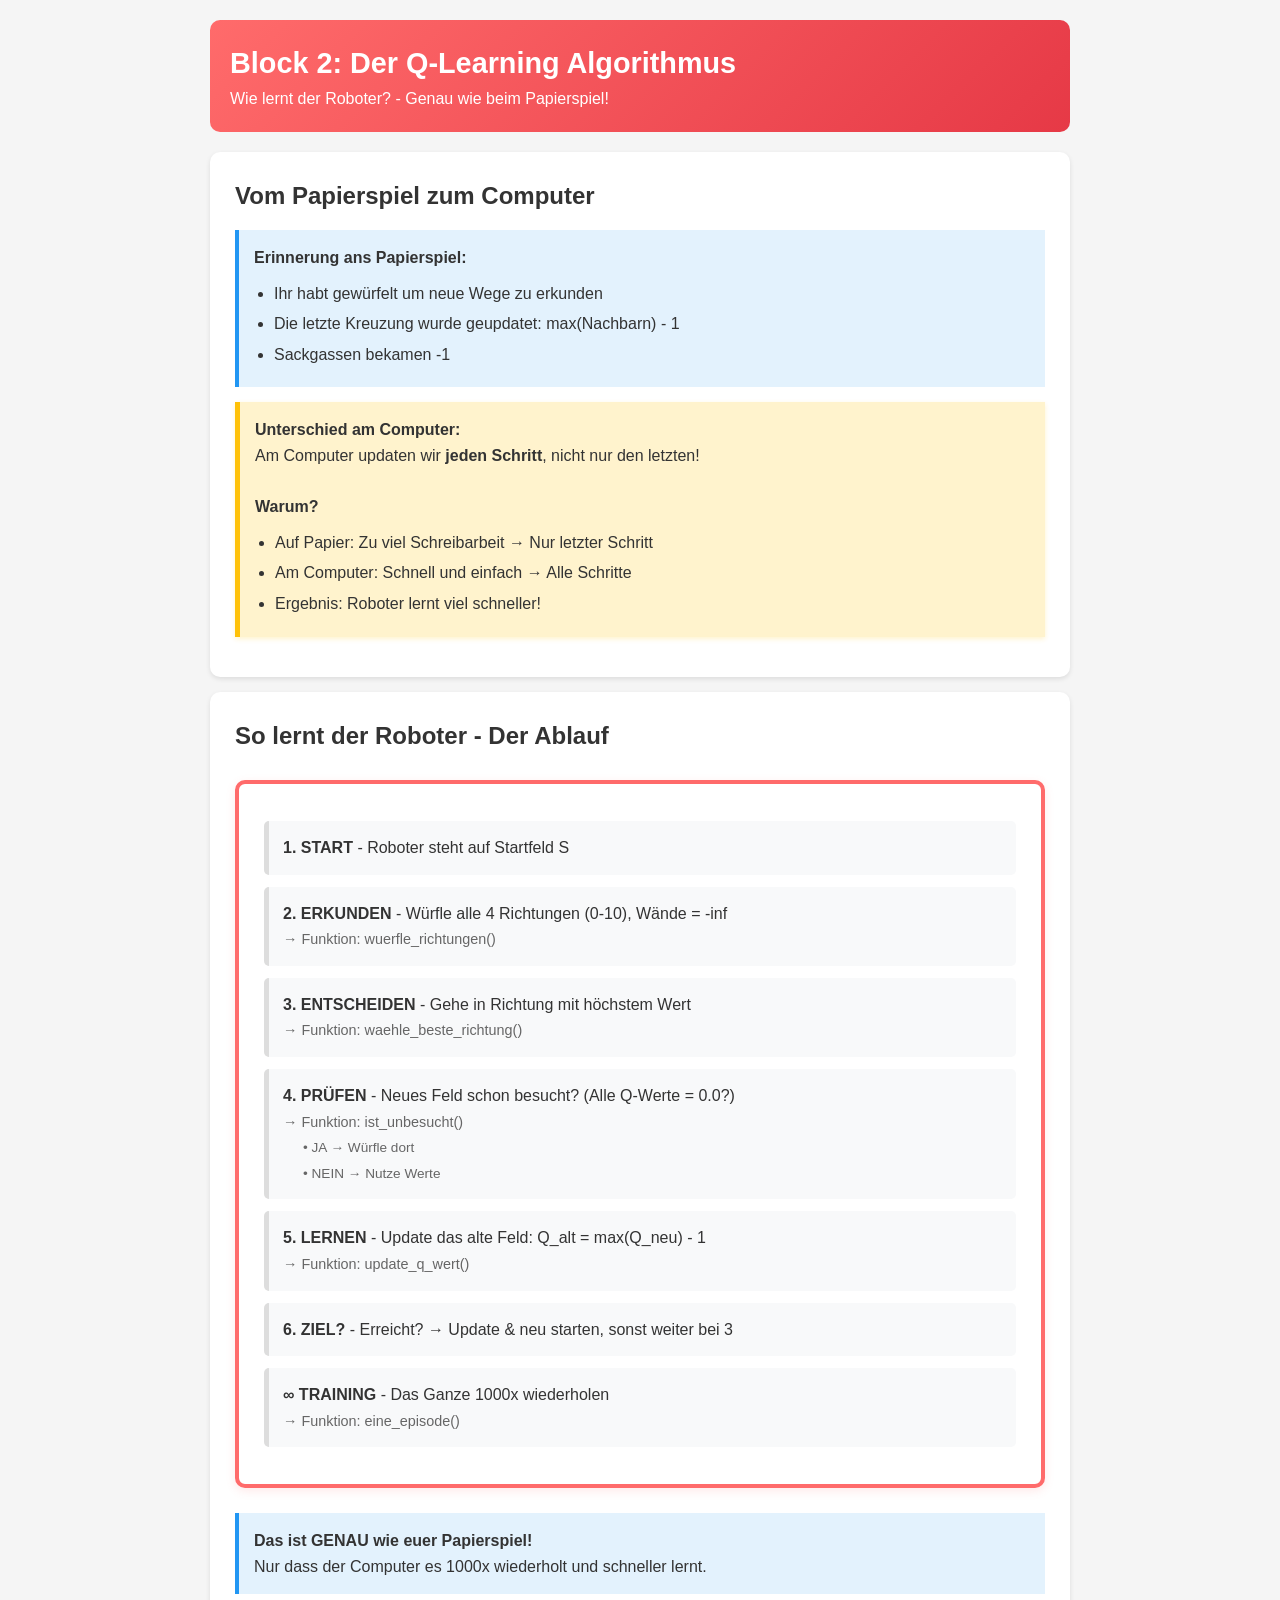
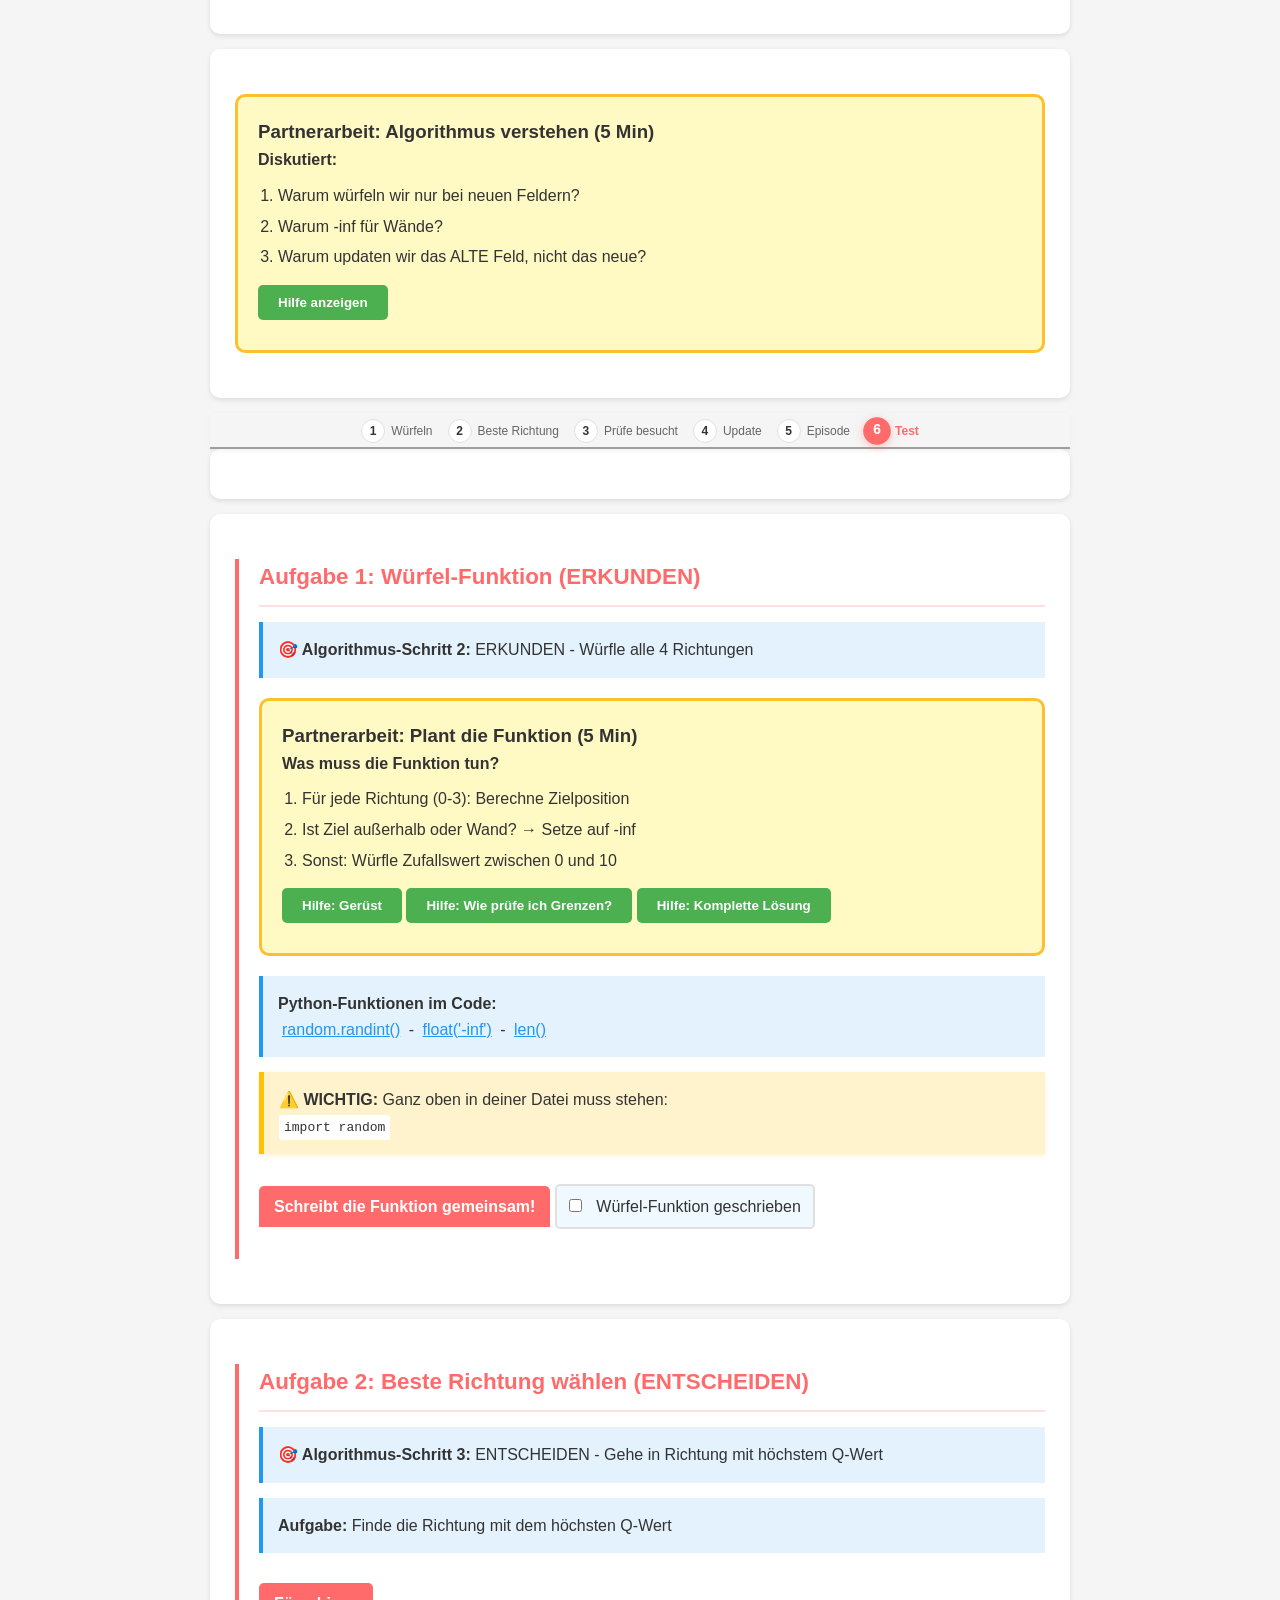
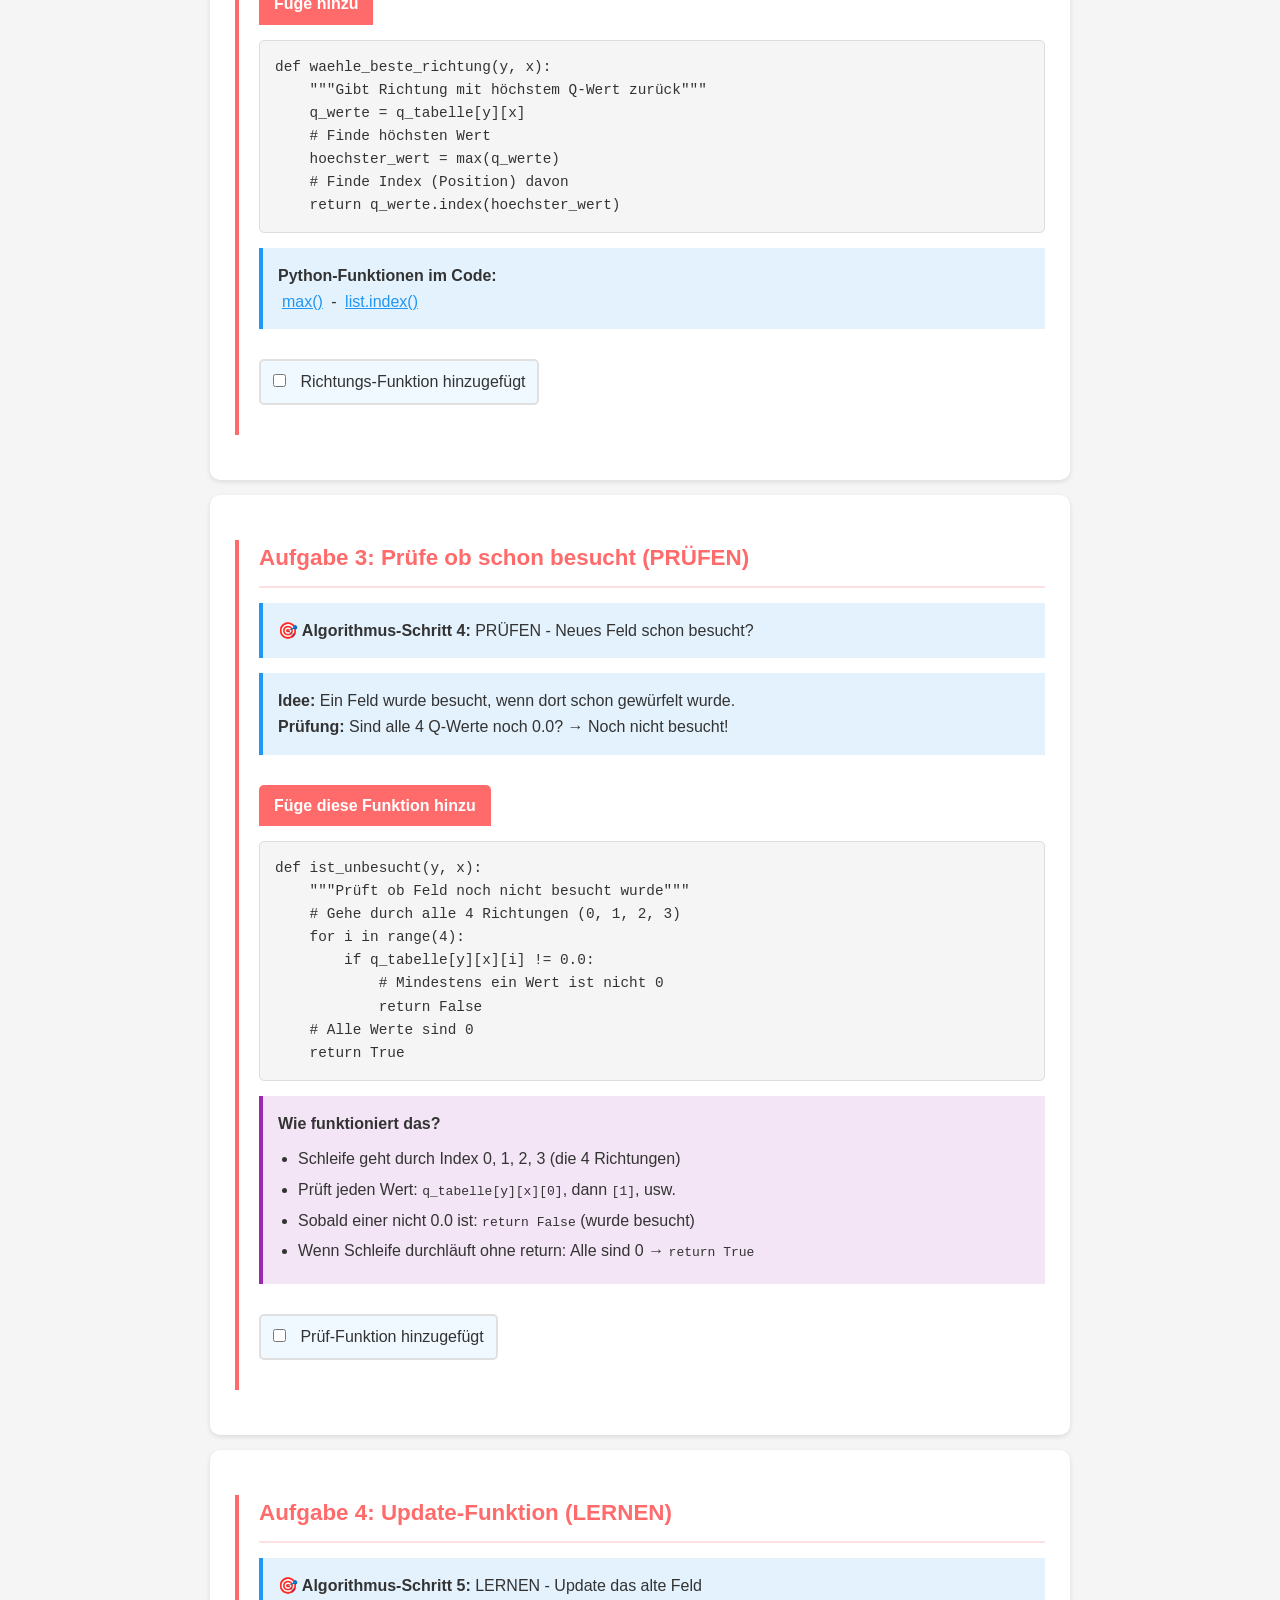
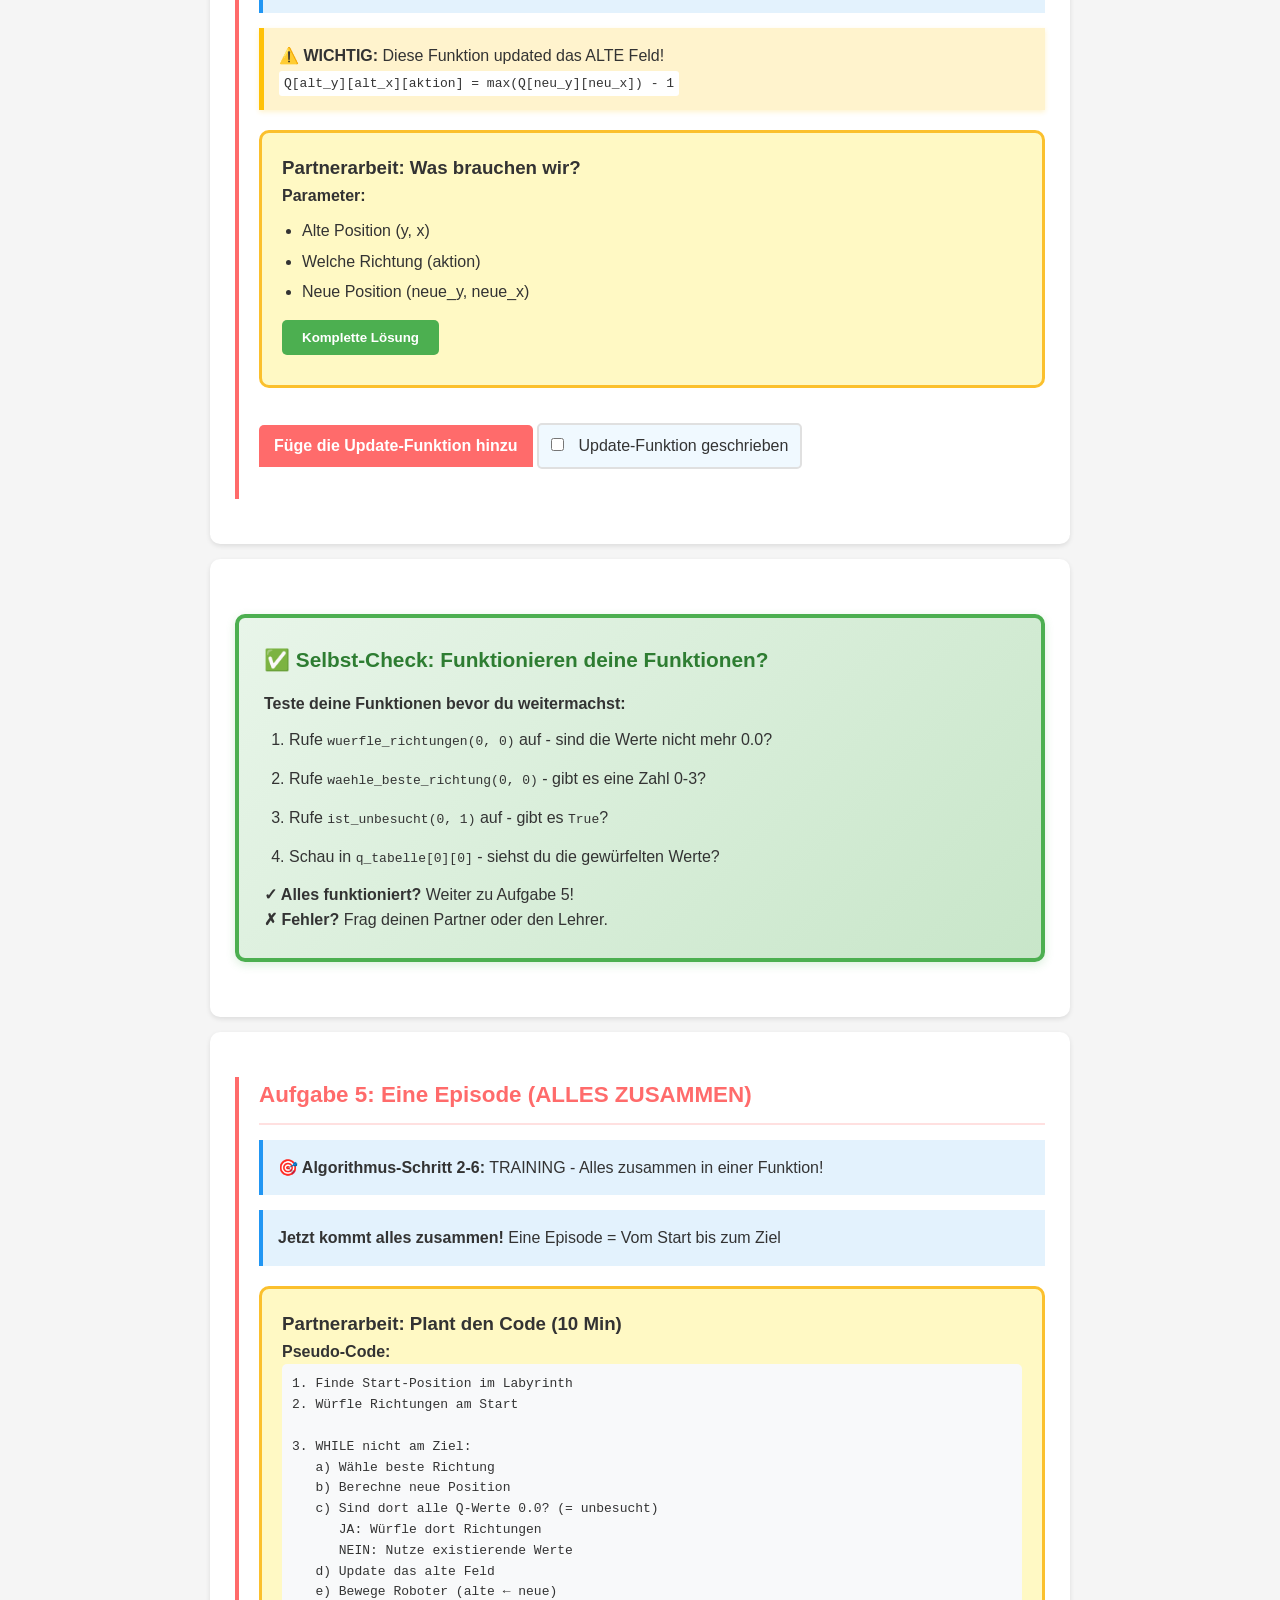
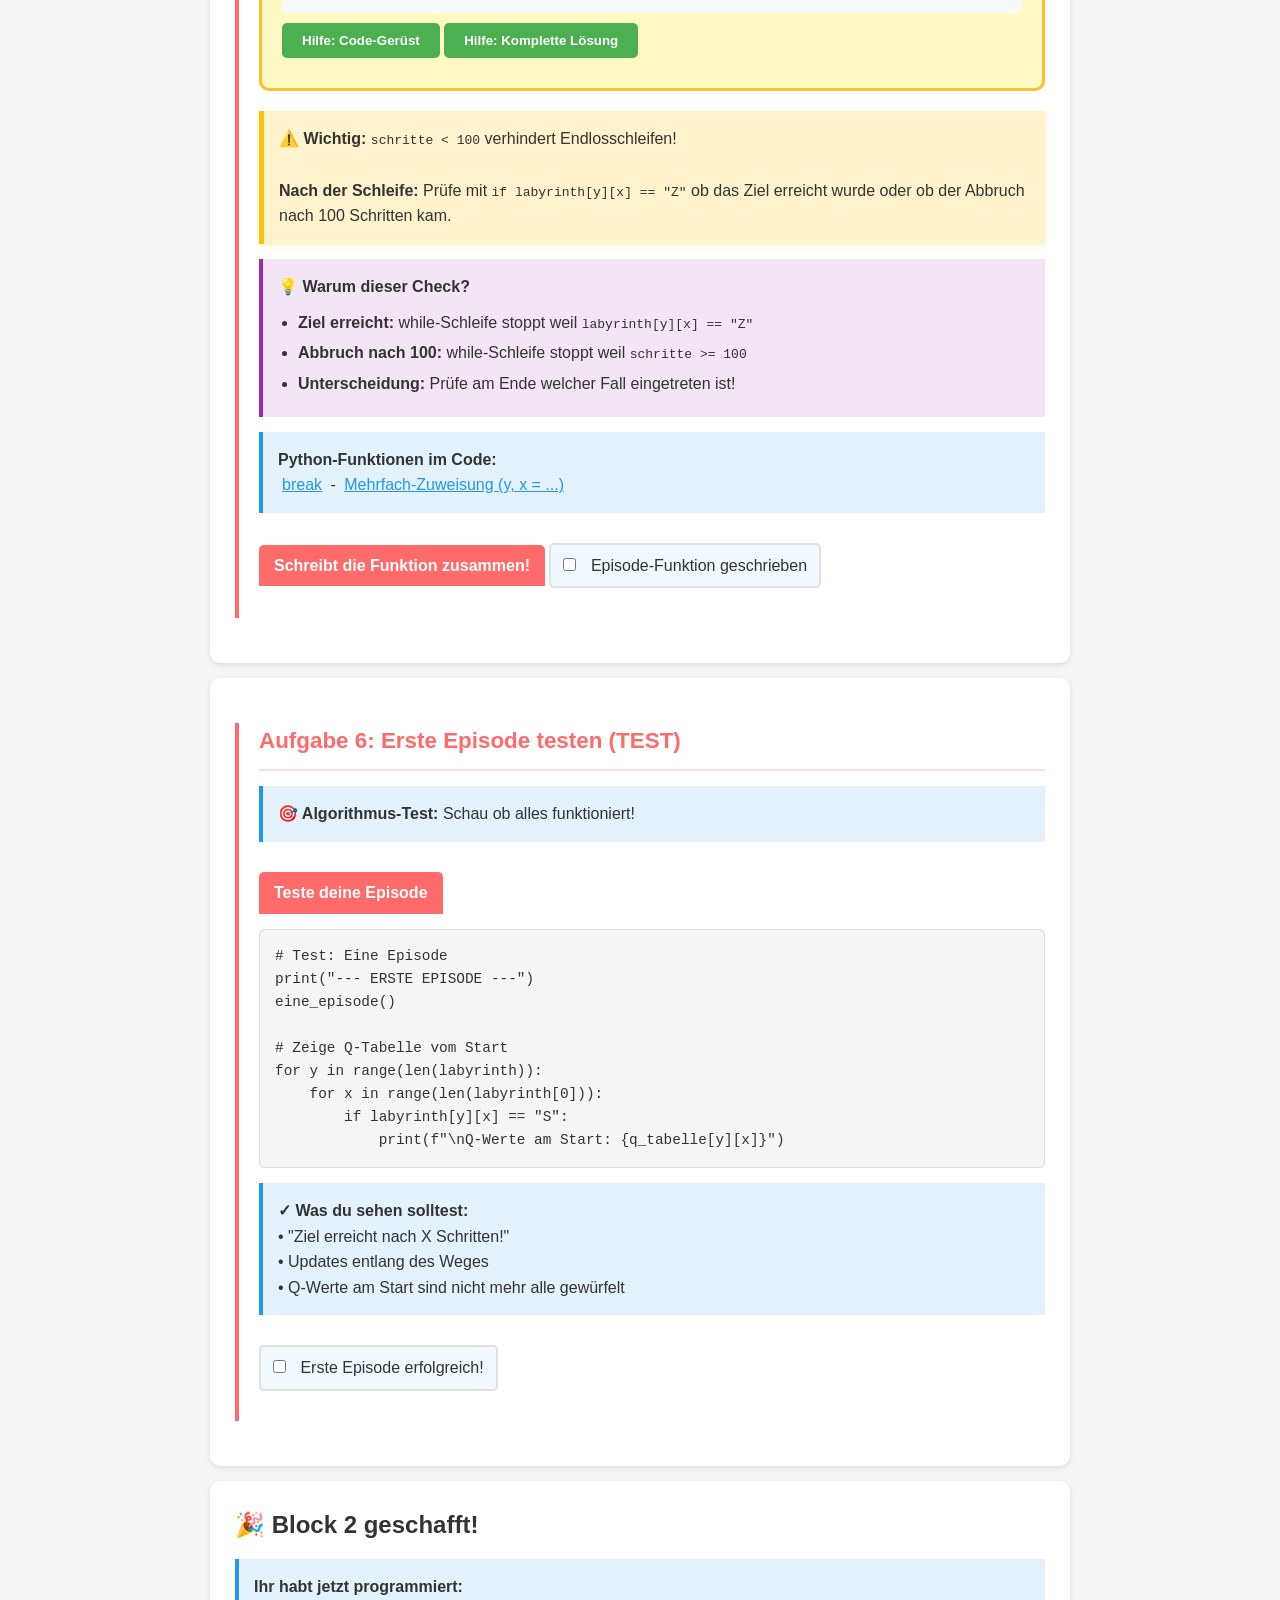
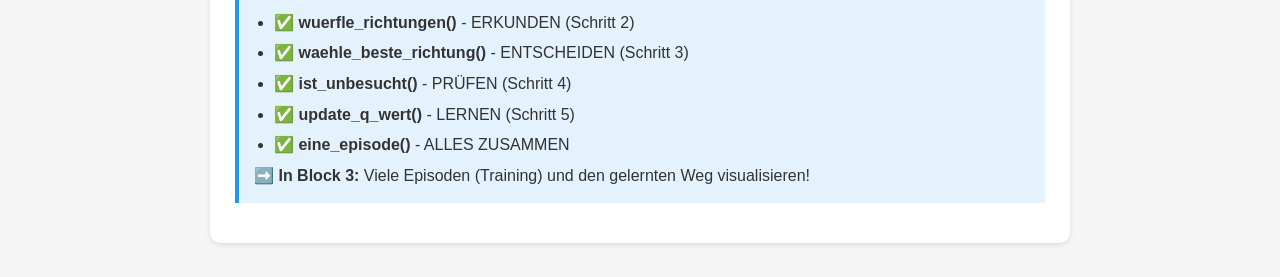
==== commit b3831522: "Scrollbug gefixed, unnötigen Code entfernt, Anzahl der Weglaenge hinzugefuegt" ====
--- a/lesson/qlearning/block2/level1.html
+++ b/lesson/qlearning/block2/level1.html
@@ -32,7 +32,14 @@
             border-radius: 10px;
         }
         .task { border-left: 4px solid #FF6B6B; padding-left: 20px; margin: 20px 0; }
-        .task-number { font-size: 1.3em; font-weight: bold; color: #FF6B6B; margin-bottom: 10px; }
+        .task-number { 
+            font-size: 1.4em; 
+            font-weight: bold; 
+            color: #FF6B6B; 
+            margin-bottom: 15px;
+            padding-bottom: 10px;
+            border-bottom: 2px solid #FFE0E0;
+        }
         .code-box {
             background: #f5f5f5;
             border: 1px solid #ddd;
@@ -76,20 +83,33 @@
         }
         .think-box { background: #f3e5f5; border-left: 4px solid #9c27b0; padding: 15px; margin: 15px 0; }
         .info-box { background: #e3f2fd; border-left: 4px solid #2196F3; padding: 15px; margin: 15px 0; }
-        .warning-box { background: #fff3cd; border-left: 4px solid #ffc107; padding: 15px; margin: 15px 0; }
+        .warning-box { 
+            background: #fff3cd; 
+            border-left: 5px solid #ffc107; 
+            padding: 15px; 
+            margin: 15px 0; 
+            font-weight: 500;
+            box-shadow: 0 2px 5px rgba(255, 193, 7, 0.2);
+        }
         .algorithm-box {
             background: #fff;
-            border: 3px solid #FF6B6B;
-            padding: 20px;
-            margin: 20px 0;
+            border: 4px solid #FF6B6B;
+            padding: 25px;
+            margin: 25px 0;
             border-radius: 10px;
+            box-shadow: 0 3px 10px rgba(255, 107, 107, 0.15);
         }
         .step {
-            padding: 12px;
-            margin: 10px 0;
-            border-left: 4px solid #ddd;
-            border-radius: 3px;
+            padding: 14px;
+            margin: 12px 0;
+            border-left: 5px solid #ddd;
+            border-radius: 5px;
             background: #f8f9fa;
+            transition: all 0.2s;
+        }
+        .step:hover {
+            background: #f0f0f0;
+            border-left-color: #FF6B6B;
         }
         .algorithm-context {
             display: block;
@@ -178,21 +198,24 @@
             font-weight: bold;
         }
         .self-check-box {
-            background: #e8f5e9;
-            border: 3px solid #4CAF50;
-            padding: 20px;
-            margin: 20px 0;
+            background: linear-gradient(135deg, #e8f5e9 0%, #c8e6c9 100%);
+            border: 4px solid #4CAF50;
+            padding: 25px;
+            margin: 30px 0;
             border-radius: 10px;
+            box-shadow: 0 3px 10px rgba(76, 175, 80, 0.2);
         }
         .self-check-box h3 {
             color: #2e7d32;
             margin-bottom: 15px;
+            font-size: 1.3em;
         }
         .self-check-box ol {
             margin-left: 25px;
         }
         .self-check-box li {
-            margin: 8px 0;
+            margin: 10px 0;
+            line-height: 1.8;
         }
         .progress-tracker {
             background: rgba(245, 245, 245, 0.95);
@@ -520,55 +543,21 @@
 
     <!-- Dynamische Kontext-Box (zeigt wo man im Algorithmus ist) -->
     <div class="content">
-        <div class="algorithm-context" id="algorithmContext">
-            <span id="contextText">📍 Beginne mit Aufgabe 1 um deinen Fortschritt zu sehen!</span>
+        <div class="algorithm-context" id="algorithmContext" style="display: none;">
+            <span id="contextText"></span>
         </div>
     </div>
 
     <div class="content">
         <div class="task">
-            <div class="task-number">Aufgabe 1: Würfel-Funktion</div>
+            <div class="task-number">Aufgabe 1: Würfel-Funktion (ERKUNDEN)</div>
+            
+            <div class="info-box">
+                <strong>🎯 Algorithmus-Schritt 2:</strong> ERKUNDEN - Würfle alle 4 Richtungen
+            </div>
             
             <div class="partner-box">
-                <h3>Partnerarbeit: Plant die Funktion</h3>
-                <p><strong>Was muss die Funktion tun?</strong></p>
-                <ol>
-                    <li>Für jede Richtung (0-3): Berechne Zielposition</li>
-                    <li>Ist Ziel außerhalb oder Wand? → Setze auf -inf</li>
-                    <li>Sonst: Würfle Zufallswert zwischen 0 und 10</li>
-                </ol>
-            
-            <div class="copy-instruction">Füge diese Funktion hinzu</div>
-            <div class="code-box">def ist_unbesucht(y, x):
-    """Prüft ob Feld noch nicht besucht wurde"""
-    # Gehe durch alle 4 Richtungen (0, 1, 2, 3)
-    for i in range(4):
-        if q_tabelle[y][x][i] != 0.0:
-            # Mindestens ein Wert ist nicht 0
-            return False
-    # Alle Werte sind 0
-    return True</div>
-            
-            <div class="think-box">
-                <strong>Wie funktioniert das?</strong>
-                <ul>
-                    <li>Schleife geht durch Index 0, 1, 2, 3 (die 4 Richtungen)</li>
-                    <li>Prüft jeden Wert: <code>q_tabelle[y][x][0]</code>, dann <code>[1]</code>, usw.</li>
-                    <li>Sobald einer nicht 0.0 ist: <code>return False</code> (wurde besucht)</li>
-                    <li>Wenn Schleife durchläuft ohne return: Alle sind 0 → <code>return True</code></li>
-                </ul>
-            </div>
-            
-            <label class="checkbox-item"><input type="checkbox"> Prüf-Funktion hinzugefügt</label>
-        </div>
-    </div>
-
-    <div class="content">
-        <div class="task">
-            <div class="task-number">Aufgabe 2: Würfel-Funktion</div>
-            
-            <div class="partner-box">
-                <h3>Partnerarbeit: Plant die Funktion</h3>
+                <h3>Partnerarbeit: Plant die Funktion (5 Min)</h3>
                 <p><strong>Was muss die Funktion tun?</strong></p>
                 <ol>
                     <li>Für jede Richtung (0-3): Berechne Zielposition</li>
@@ -576,8 +565,8 @@
                     <li>Sonst: Würfle Zufallswert zwischen 0 und 10</li>
                 </ol>
                 
-                <button class="help-btn" onclick="toggleHelp('help2')">Hilfe: Gerüst</button>
-                <div class="help-card" id="help2">
+                <button class="help-btn" onclick="toggleHelp('help1')">Hilfe: Gerüst</button>
+                <div class="help-card" id="help1">
                     <div class="code-box">import random
 
 def wuerfle_richtungen(y, x):
@@ -594,8 +583,8 @@
             q_tabelle[y][x][aktion] = random.randint(0, 10)</div>
                 </div>
                 
-                <button class="help-btn" onclick="toggleHelp('help2-grenzen')">Hilfe: Wie prüfe ich Grenzen?</button>
-                <div class="help-card" id="help2-grenzen">
+                <button class="help-btn" onclick="toggleHelp('help1-grenzen')">Hilfe: Wie prüfe ich Grenzen?</button>
+                <div class="help-card" id="help1-grenzen">
                     <strong>Schritt für Schritt:</strong>
                     
                     <p><strong>1. Ist neue_y zu klein?</strong> (oben raus)</p>
@@ -623,8 +612,8 @@
     labyrinth[neue_y][neue_x] == "#"):</div>
                 </div>
                 
-                <button class="help-btn" onclick="toggleHelp('help2b')">Hilfe: Komplette Lösung</button>
-                <div class="help-card" id="help2b">
+                <button class="help-btn" onclick="toggleHelp('help1b')">Hilfe: Komplette Lösung</button>
+                <div class="help-card" id="help1b">
                     <div class="code-box">import random
 
 def wuerfle_richtungen(y, x):
@@ -653,12 +642,11 @@
             </div>
             
             <div class="warning-box">
-                <strong>WICHTIG:</strong> Ganz oben in deiner Datei muss stehen:<br>
-                <code>import random</code>
-            </div>
-            
-            <div class="copy-instruction">Füge die Funktion hinzu</div>
-            <p><strong>Schreibt sie gemeinsam!</strong></p>
+                <strong>⚠️ WICHTIG:</strong> Ganz oben in deiner Datei muss stehen:<br>
+                <code style="background: white; padding: 5px; border-radius: 3px;">import random</code>
+            </div>
+            
+            <div class="copy-instruction">Schreibt die Funktion gemeinsam!</div>
             
             <label class="checkbox-item"><input type="checkbox"> Würfel-Funktion geschrieben</label>
         </div>
@@ -666,7 +654,11 @@
 
     <div class="content">
         <div class="task">
-            <div class="task-number">Aufgabe 3: Beste Richtung wählen</div>
+            <div class="task-number">Aufgabe 2: Beste Richtung wählen (ENTSCHEIDEN)</div>
+            
+            <div class="info-box">
+                <strong>🎯 Algorithmus-Schritt 3:</strong> ENTSCHEIDEN - Gehe in Richtung mit höchstem Q-Wert
+            </div>
             
             <div class="info-box">
                 <strong>Aufgabe:</strong> Finde die Richtung mit dem höchsten Q-Wert
@@ -693,11 +685,53 @@
 
     <div class="content">
         <div class="task">
-            <div class="task-number">Aufgabe 4: Update-Funktion</div>
+            <div class="task-number">Aufgabe 3: Prüfe ob schon besucht (PRÜFEN)</div>
+            
+            <div class="info-box">
+                <strong>🎯 Algorithmus-Schritt 4:</strong> PRÜFEN - Neues Feld schon besucht?
+            </div>
+            
+            <div class="info-box">
+                <strong>Idee:</strong> Ein Feld wurde besucht, wenn dort schon gewürfelt wurde.
+                <br><strong>Prüfung:</strong> Sind alle 4 Q-Werte noch 0.0? → Noch nicht besucht!
+            </div>
+            
+            <div class="copy-instruction">Füge diese Funktion hinzu</div>
+            <div class="code-box">def ist_unbesucht(y, x):
+    """Prüft ob Feld noch nicht besucht wurde"""
+    # Gehe durch alle 4 Richtungen (0, 1, 2, 3)
+    for i in range(4):
+        if q_tabelle[y][x][i] != 0.0:
+            # Mindestens ein Wert ist nicht 0
+            return False
+    # Alle Werte sind 0
+    return True</div>
+            
+            <div class="think-box">
+                <strong>Wie funktioniert das?</strong>
+                <ul>
+                    <li>Schleife geht durch Index 0, 1, 2, 3 (die 4 Richtungen)</li>
+                    <li>Prüft jeden Wert: <code>q_tabelle[y][x][0]</code>, dann <code>[1]</code>, usw.</li>
+                    <li>Sobald einer nicht 0.0 ist: <code>return False</code> (wurde besucht)</li>
+                    <li>Wenn Schleife durchläuft ohne return: Alle sind 0 → <code>return True</code></li>
+                </ul>
+            </div>
+            
+            <label class="checkbox-item"><input type="checkbox"> Prüf-Funktion hinzugefügt</label>
+        </div>
+    </div>
+
+    <div class="content">
+        <div class="task">
+            <div class="task-number">Aufgabe 4: Update-Funktion (LERNEN)</div>
+            
+            <div class="info-box">
+                <strong>🎯 Algorithmus-Schritt 5:</strong> LERNEN - Update das alte Feld
+            </div>
             
             <div class="warning-box">
-                <strong>WICHTIG:</strong> Diese Funktion updated das ALTE Feld!<br>
-                <code>Q[alt_y][alt_x][aktion] = max(Q[neu_y][neu_x]) - 1</code>
+                <strong>⚠️ WICHTIG:</strong> Diese Funktion updated das ALTE Feld!<br>
+                <code style="background: white; padding: 5px; border-radius: 3px;">Q[alt_y][alt_x][aktion] = max(Q[neu_y][neu_x]) - 1</code>
             </div>
             
             <div class="partner-box">
@@ -731,22 +765,26 @@
 
     <div class="content">
         <div class="self-check-box">
-            <h3>Selbst-Check: Funktionieren deine Funktionen?</h3>
+            <h3>✅ Selbst-Check: Funktionieren deine Funktionen?</h3>
             <p><strong>Teste deine Funktionen bevor du weitermachst:</strong></p>
             <ol>
-                <li>Rufe <code>ist_unbesucht(0, 0)</code> auf - gibt es <code>True</code>?</li>
                 <li>Rufe <code>wuerfle_richtungen(0, 0)</code> auf - sind die Werte nicht mehr 0.0?</li>
                 <li>Rufe <code>waehle_beste_richtung(0, 0)</code> - gibt es eine Zahl 0-3?</li>
+                <li>Rufe <code>ist_unbesucht(0, 1)</code> auf - gibt es <code>True</code>?</li>
                 <li>Schau in <code>q_tabelle[0][0]</code> - siehst du die gewürfelten Werte?</li>
             </ol>
-            <p><strong>Alles funktioniert?</strong> Weiter zu Aufgabe 5!</p>
-            <p><strong>Fehler?</strong> Frag deinen Partner oder den Lehrer.</p>
+            <p><strong>✓ Alles funktioniert?</strong> Weiter zu Aufgabe 5!</p>
+            <p><strong>✗ Fehler?</strong> Frag deinen Partner oder den Lehrer.</p>
         </div>
     </div>
 
     <div class="content">
         <div class="task">
-            <div class="task-number">Aufgabe 5: Eine Episode (Ein Durchlauf)</div>
+            <div class="task-number">Aufgabe 5: Eine Episode (ALLES ZUSAMMEN)</div>
+            
+            <div class="info-box">
+                <strong>🎯 Algorithmus-Schritt 2-6:</strong> TRAINING - Alles zusammen in einer Funktion!
+            </div>
             
             <div class="info-box">
                 <strong>Jetzt kommt alles zusammen!</strong> Eine Episode = Vom Start bis zum Ziel
@@ -804,7 +842,13 @@
         
         # Bewege Roboter
         y, x = neue_y, neue_x
-        schritte += 1</div>
+        schritte += 1
+    
+    # Nach der Schleife: War es erfolgreich?
+    if labyrinth[y][x] == "Z":
+        print(f"Ziel erreicht nach {schritte} Schritten!")
+    else:
+        print("Abbruch: Ziel nach 100 Schritten nicht gefunden.")</div>
                 </div>
                 
                 <button class="help-btn" onclick="toggleHelp('help5b')">Hilfe: Komplette Lösung</button>
@@ -845,12 +889,27 @@
         y, x = neue_y, neue_x
         schritte += 1
     
-    print(f"Ziel erreicht nach {schritte} Schritten!")</div>
+    # Nach der Schleife: War es erfolgreich?
+    if labyrinth[y][x] == "Z":
+        print(f"Ziel erreicht nach {schritte} Schritten!")
+    else:
+        print("Abbruch: Ziel nach 100 Schritten nicht gefunden.")</div>
                 </div>
             </div>
             
             <div class="warning-box">
-                <strong>Wichtig:</strong> <code>schritte &lt; 100</code> verhindert Endlosschleifen!
+                <strong>⚠️ Wichtig:</strong> <code>schritte &lt; 100</code> verhindert Endlosschleifen!<br>
+                <br>
+                <strong>Nach der Schleife:</strong> Prüfe mit <code>if labyrinth[y][x] == "Z"</code> ob das Ziel erreicht wurde oder ob der Abbruch nach 100 Schritten kam.
+            </div>
+            
+            <div class="think-box">
+                <strong>💡 Warum dieser Check?</strong>
+                <ul>
+                    <li><strong>Ziel erreicht:</strong> while-Schleife stoppt weil <code>labyrinth[y][x] == "Z"</code></li>
+                    <li><strong>Abbruch nach 100:</strong> while-Schleife stoppt weil <code>schritte >= 100</code></li>
+                    <li><strong>Unterscheidung:</strong> Prüfe am Ende welcher Fall eingetreten ist!</li>
+                </ul>
             </div>
             
             <div class="info-box">
@@ -867,7 +926,11 @@
 
     <div class="content">
         <div class="task">
-            <div class="task-number">Aufgabe 6: Erste Episode testen</div>
+            <div class="task-number">Aufgabe 6: Erste Episode testen (TEST)</div>
+            
+            <div class="info-box">
+                <strong>🎯 Algorithmus-Test:</strong> Schau ob alles funktioniert!
+            </div>
             
             <div class="copy-instruction">Teste deine Episode</div>
             <div class="code-box"># Test: Eine Episode
@@ -881,10 +944,10 @@
             print(f"\nQ-Werte am Start: {q_tabelle[y][x]}")</div>
             
             <div class="info-box">
-                <strong>Was du sehen solltest:</strong><br>
-                - "Ziel erreicht nach X Schritten!"<br>
-                - Updates entlang des Weges<br>
-                - Q-Werte am Start sind nicht mehr alle gewürfelt
+                <strong>✓ Was du sehen solltest:</strong><br>
+                • "Ziel erreicht nach X Schritten!"<br>
+                • Updates entlang des Weges<br>
+                • Q-Werte am Start sind nicht mehr alle gewürfelt
             </div>
             
             <label class="checkbox-item"><input type="checkbox"> Erste Episode erfolgreich!</label>
@@ -892,16 +955,17 @@
     </div>
 
     <div class="content">
-        <h2>Block 2 geschafft!</h2>
+        <h2>🎉 Block 2 geschafft!</h2>
         <div class="info-box">
-            <strong>Ihr habt jetzt:</strong>
+            <strong>Ihr habt jetzt programmiert:</strong>
             <ul>
-                <li>Den Algorithmus vom Papierspiel programmiert</li>
-                <li>Würfel-Funktion für neue Felder</li>
-                <li>Update-Funktion (max - 1)</li>
-                <li>Eine komplette Episode</li>
+                <li>✅ <strong>wuerfle_richtungen()</strong> - ERKUNDEN (Schritt 2)</li>
+                <li>✅ <strong>waehle_beste_richtung()</strong> - ENTSCHEIDEN (Schritt 3)</li>
+                <li>✅ <strong>ist_unbesucht()</strong> - PRÜFEN (Schritt 4)</li>
+                <li>✅ <strong>update_q_wert()</strong> - LERNEN (Schritt 5)</li>
+                <li>✅ <strong>eine_episode()</strong> - ALLES ZUSAMMEN</li>
             </ul>
-            <strong>In Block 3:</strong> Viele Episoden (Training) und den gelernten Weg anzeigen!
+            <strong>➡️ In Block 3:</strong> Viele Episoden (Training) und den gelernten Weg visualisieren!
         </div>
     </div>
 
@@ -1161,61 +1225,7 @@
             };
             
             // Mapping: Aufgabe → Algo-Schritte (NEUE REIHENFOLGE!)
-            const taskToAlgo = {
-                1: [2],         // wuerfle → Erkunden (Schritt 2)
-                2: [3],         // waehle_beste → Entscheiden (Schritt 3)
-                3: [4],         // ist_unbesucht → Prüfen (Schritt 4)
-                4: [5],         // update → Lernen (Schritt 5)
-                5: [7],         // episode → Training (Schritt ∞)
-                6: [7]          // Test → Training (Schritt ∞)
-            };
-            
-            function updateAlgoSidebar() {
-                // Finde höchste gecheckte Aufgabe
-                let highestChecked = 0;
-                checkboxes.forEach((cb, index) => {
-                    if (cb.checked && (index + 1) > highestChecked) {
-                        highestChecked = index + 1;
-                    }
-                });
-                
-                // Reset alle Algo-Steps
-                for (let i = 1; i <= 7; i++) {
-                    const algoStep = document.getElementById('algo' + i);
-                    if (algoStep) {
-                        algoStep.classList.remove('active');
-                        algoStep.classList.remove('completed');
-                    }
-                }
-                
-                // Markiere erledigte Schritte
-                for (let task = 1; task <= highestChecked; task++) {
-                    const algoSteps = taskToAlgo[task] || [];
-                    algoSteps.forEach(algoNum => {
-                        const algoStep = document.getElementById('algo' + algoNum);
-                        if (algoStep) {
-                            algoStep.classList.add('completed');
-                        }
-                    });
-                }
-                
-                // Markiere aktuellen Schritt
-                if (highestChecked < 6) {
-                    const nextTask = highestChecked + 1;
-                    const nextAlgoSteps = taskToAlgo[nextTask] || [];
-                    nextAlgoSteps.forEach(algoNum => {
-                        const algoStep = document.getElementById('algo' + algoNum);
-                        if (algoStep) {
-                            algoStep.classList.add('active');
-                        }
-                    });
-                }
-                
-                // Zeige Sidebar wenn mindestens 1 Checkbox
-                if (highestChecked > 0 && algoSidebar) {
-                    algoSidebar.classList.add('visible');
-                }
-            }
+            
             
             function updateContext() {
                 // Finde die höchste gecheckte Aufgabe
@@ -1235,8 +1245,8 @@
                     contextText.innerHTML = '🎉 <strong>FERTIG!</strong> Du hast alle Funktionen programmiert!';
                     contextBox.style.display = 'block';
                 } else {
-                    // Keine Checkbox gecheckt - zeige Starttext
-                    contextText.innerHTML = 'Beginne mit Aufgabe 1 um deinen Fortschritt zu sehen!';
+                    // Keine Checkbox gecheckt - Box bleibt versteckt
+                    contextBox.style.display = 'none';
                 }
             }
             
@@ -1254,30 +1264,37 @@
                     localStorage.setItem('block2_checkbox_' + index, this.checked);
                     updateProgress(index + 1, this.checked);
                     updateContext();
-                    updateAlgoSidebar();
                     // Progress-Tracker wird nur noch durch Scrollen angezeigt
                 });
             });
             
-            // Initial Context & Sidebar setzen
+            // Initial Context setzen
             updateContext();
-            updateAlgoSidebar();
             
             // Scroll-Detection: Zeige welche Aufgabe gerade sichtbar ist
             function updateSidebarOnScroll() {
                 let currentTask = null;
-                const scrollPos = window.scrollY + window.innerHeight / 3;
+                let closestDistance = Infinity;
+                const viewportCenter = window.innerHeight / 3;
                 
                 // Finde alle Aufgaben
                 const taskElements = document.querySelectorAll('.task-number');
                 
                 taskElements.forEach(taskEl => {
                     const rect = taskEl.getBoundingClientRect();
-                    if (rect.top >= 0 && rect.top <= window.innerHeight / 2) {
-                        // Extrahiere Aufgabennummer aus Text "Aufgabe X: ..."
-                        const match = taskEl.textContent.match(/Aufgabe (\d+):/);
-                        if (match) {
-                            currentTask = parseInt(match[1]);
+                    
+                    // Berechne Distanz zur Referenz-Position (oberes Drittel)
+                    const distance = Math.abs(rect.top - viewportCenter);
+                    
+                    // Nur sichtbare Elemente berücksichtigen
+                    if (rect.top >= -100 && rect.top <= window.innerHeight) {
+                        // Ist dieses Element näher als das bisherige?
+                        if (distance < closestDistance) {
+                            const match = taskEl.textContent.match(/Aufgabe (\d+):/);
+                            if (match) {
+                                currentTask = parseInt(match[1]);
+                                closestDistance = distance;
+                            }
                         }
                     }
                 });
@@ -1287,25 +1304,8 @@
                     tracker.classList.add('visible');
                 }
                 
-                // Entferne alle viewing-Klassen
-                for (let i = 1; i <= 7; i++) {
-                    const algoStep = document.getElementById('algo' + i);
-                    if (algoStep) {
-                        algoStep.classList.remove('viewing');
-                    }
-                }
-                
-                // Markiere aktuelle Aufgabe in Sidebar
+                // Markiere aktuelle Aufgabe im Progress-Tracker
                 if (currentTask) {
-                    const algoSteps = taskToAlgo[currentTask] || [];
-                    algoSteps.forEach(algoNum => {
-                        const algoStep = document.getElementById('algo' + algoNum);
-                        if (algoStep) {
-                            algoStep.classList.add('viewing');
-                        }
-                    });
-                    
-                    // Markiere auch im Progress-Tracker
                     const progressStep = document.getElementById('step' + currentTask);
                     if (progressStep) {
                         // Entferne alte viewing-Markierung
@@ -1338,4 +1338,4 @@
         }
     </script>
 </body>
-</html>
+</html>
